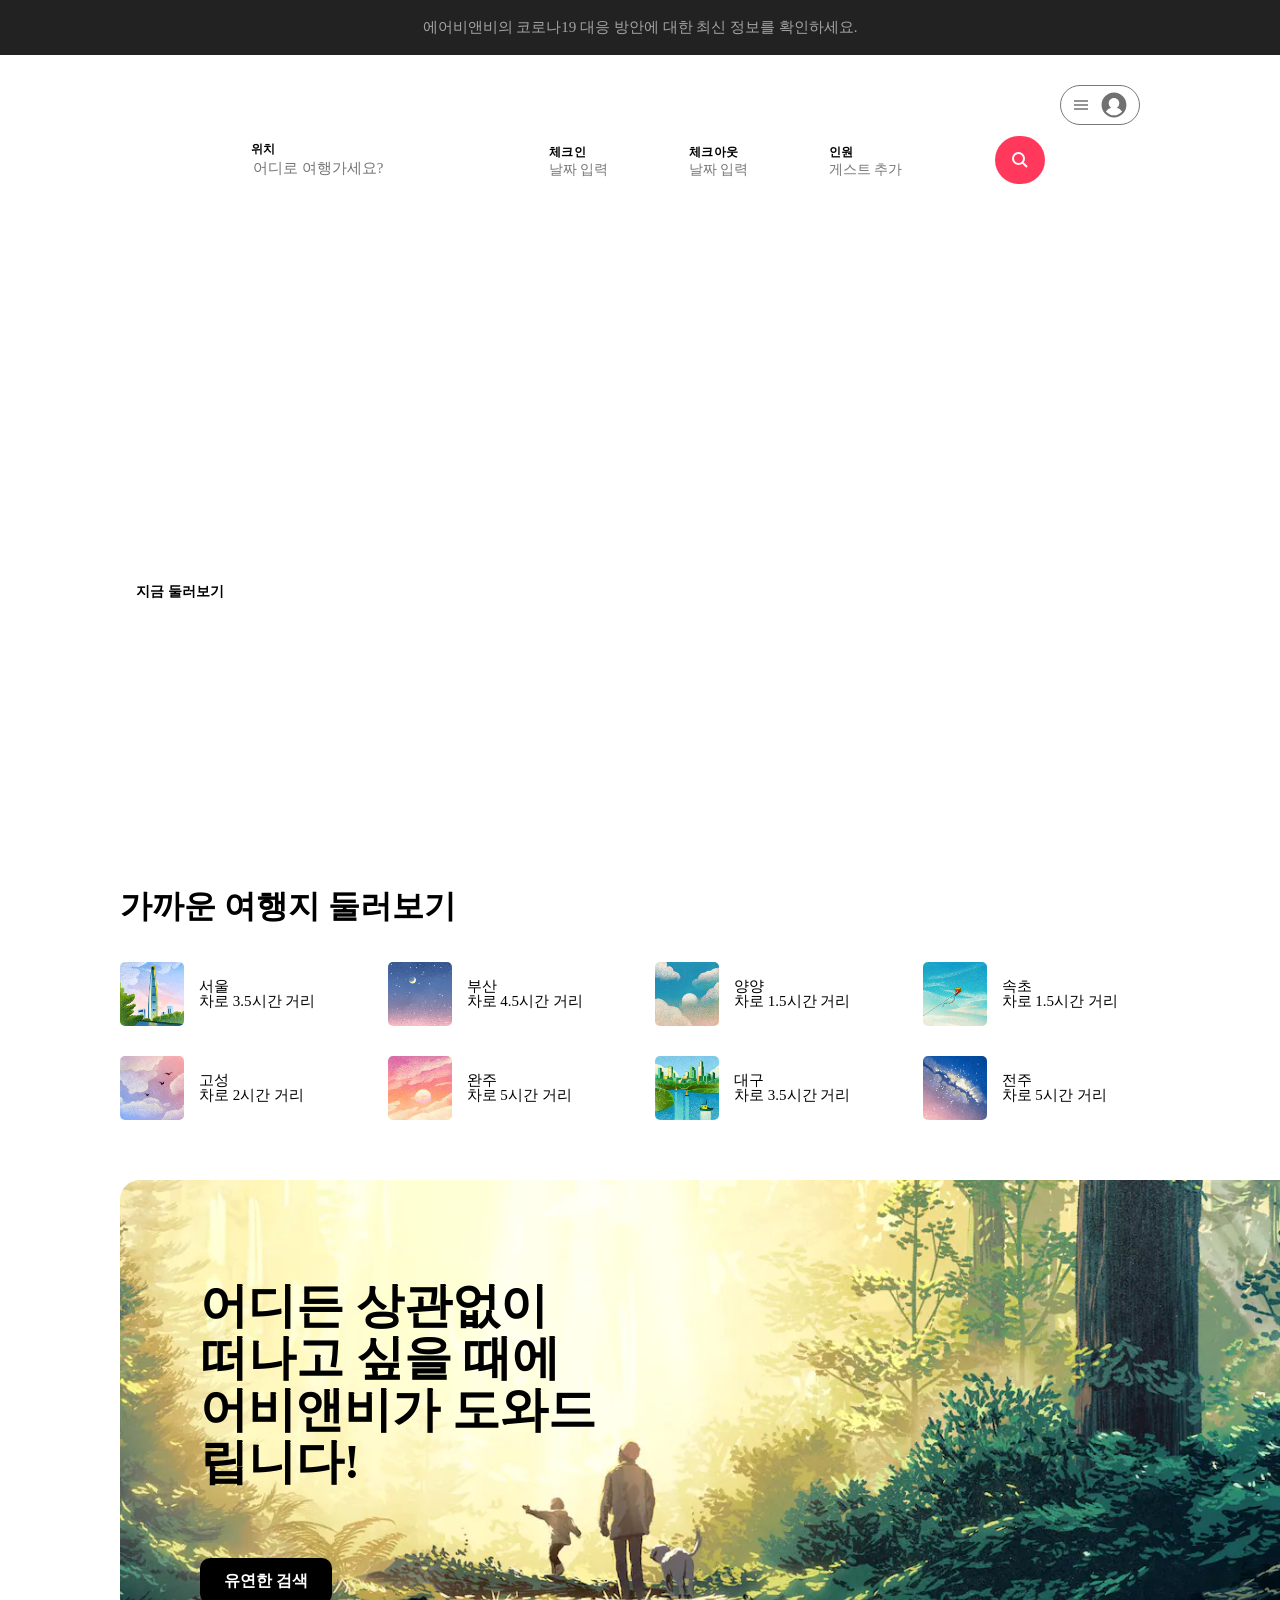
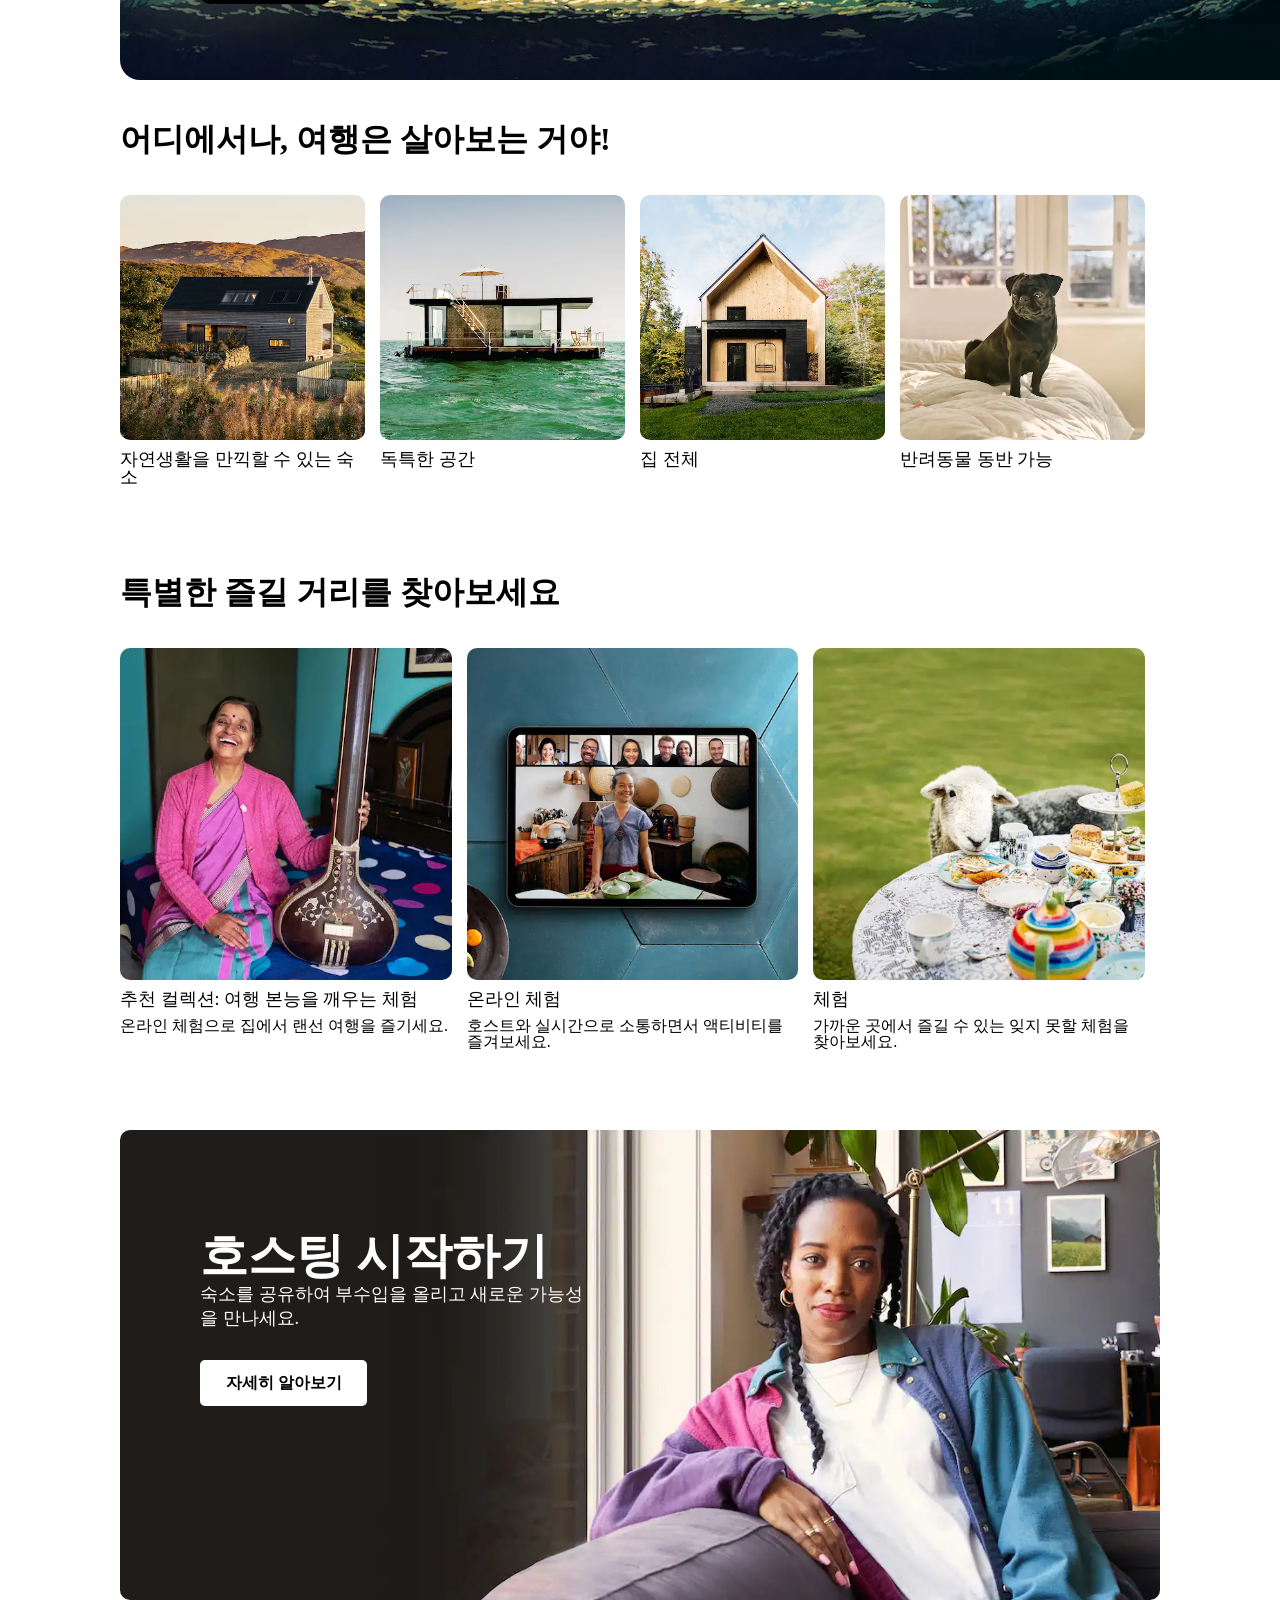
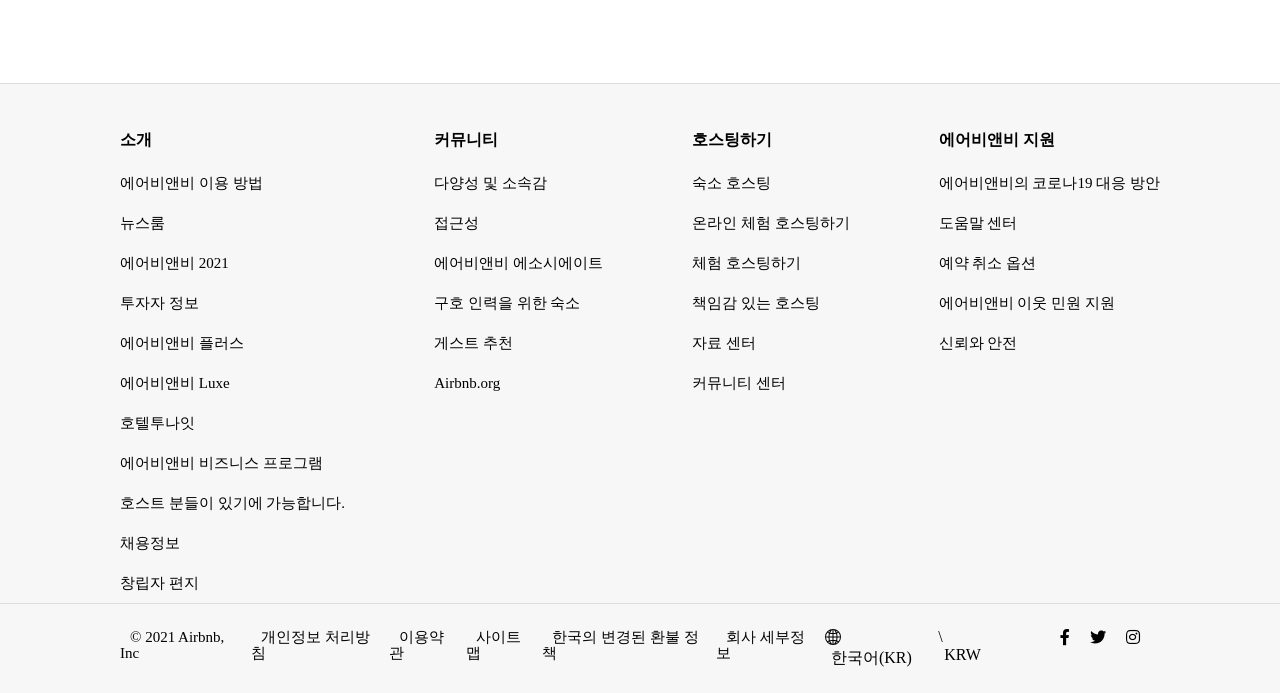
==== index.html @ 5f99cf0e "Fix login modal" ====
<!DOCTYPE html>
<html lang="en">

<head>
    <meta charset="UTF-8">
    <meta http-equiv="X-UA-Compatible" content="IE=edge">
    <meta name="viewport" content="width=device-width, initial-scale=1.0">
    <title>에어비앤비: 휴가용 임대 숙소, 통나무집, 비치 하우스, 독특한 숙소 및 체험</title>
    <link rel="stylesheet" href="src/style/main.css">
    <link rel="stylesheet" href="https://use.fontawesome.com/releases/v5.15.3/css/all.css"
        integrity="sha384-SZXxX4whJ79/gErwcOYf+zWLeJdY/qpuqC4cAa9rOGUstPomtqpuNWT9wdPEn2fk" crossorigin="anonymous">
</head>

<body>
    <aside class="covid-info">
        <a href="#">
            <span>에어비앤비의 코로나19 대응 방안에 대한 최신 정보를 확인하세요.</span>
        </a>
    </aside>

    <header class="home">
        <div class="row header-container">
            <div class="header-logo">
                <a href="#"><img src="assets/img/logo.png" alt=""></a>
            </div>
            <div class="header-center">
                <button>숙소</button>
                <button>체험</button>
                <button><a href="experiences.html" target="_blank">온라인 체험</a></button>
            </div>
            <div class="header-center-fix fix-hidden">
                <button type="button">
                    <div>
                        검색 시작하기
                    </div>
                    
                    <div>
                        <svg viewBox="0 0 32 32" xmlns="http://www.w3.org/2000/svg" style="display:block;fill:none;height:12px;width:12px;stroke:currentColor;stroke-width:5.333333333333333;overflow:visible" aria-hidden="true" role="presentation" focusable="false"><g fill="none"><path d="m13 24c6.0751322 0 11-4.9248678 11-11 0-6.07513225-4.9248678-11-11-11-6.07513225 0-11 4.92486775-11 11 0 6.0751322 4.92486775 11 11 11zm8-3 9 9"></path></g></svg>
                    </div>
                </button>
            </div>

            <div class="header-right">
                <div class="be-host">
                    <a href="">호스트 되기</a>
                </div>
                <div>
                    <button class="language-select">
                        <svg viewBox="0 0 16 16" xmlns="http://www.w3.org/2000/svg" aria-hidden="true" role="presentation" focusable="false" style="display: block; height: 16px; width: 16px; fill: currentcolor;"><path d="m8.002.25a7.77 7.77 0 0 1 7.748 7.776 7.75 7.75 0 0 1 -7.521 7.72l-.246.004a7.75 7.75 0 0 1 -7.73-7.513l-.003-.245a7.75 7.75 0 0 1 7.752-7.742zm1.949 8.5h-3.903c.155 2.897 1.176 5.343 1.886 5.493l.068.007c.68-.002 1.72-2.365 1.932-5.23zm4.255 0h-2.752c-.091 1.96-.53 3.783-1.188 5.076a6.257 6.257 0 0 0 3.905-4.829zm-9.661 0h-2.75a6.257 6.257 0 0 0 3.934 5.075c-.615-1.208-1.036-2.875-1.162-4.686l-.022-.39zm1.188-6.576-.115.046a6.257 6.257 0 0 0 -3.823 5.03h2.75c.085-1.83.471-3.54 1.059-4.81zm2.262-.424c-.702.002-1.784 2.512-1.947 5.5h3.904c-.156-2.903-1.178-5.343-1.892-5.494l-.065-.007zm2.28.432.023.05c.643 1.288 1.069 3.084 1.157 5.018h2.748a6.275 6.275 0 0 0 -3.929-5.068z"></path></svg>

                    </button>
                </div>
                <div class="profile">
                    <button class="profile-btn" type="button">
                        <svg viewBox="0 0 32 32" xmlns="http://www.w3.org/2000/svg" aria-hidden="true" role="presentation"
                            focusable="false"
                            style="display: block; fill: none; height: 16px; width: 16px; stroke: currentcolor; stroke-width: 3; overflow: visible;">
                            <g fill="none" fill-rule="nonzero">
                                <path d="m2 16h28"></path>
                                <path d="m2 24h28"></path>
                                <path d="m2 8h28"></path>
                            </g>
                        </svg>
        
                        <svg viewBox="0 0 32 32" xmlns="http://www.w3.org/2000/svg" aria-hidden="true" role="presentation"
                            focusable="false" style="display: block; height: 100%; width: 100%; fill: currentcolor;">
                            <path
                                d="m16 .7c-8.437 0-15.3 6.863-15.3 15.3s6.863 15.3 15.3 15.3 15.3-6.863 15.3-15.3-6.863-15.3-15.3-15.3zm0 28c-4.021 0-7.605-1.884-9.933-4.81a12.425 12.425 0 0 1 6.451-4.4 6.507 6.507 0 0 1 -3.018-5.49c0-3.584 2.916-6.5 6.5-6.5s6.5 2.916 6.5 6.5a6.513 6.513 0 0 1 -3.019 5.491 12.42 12.42 0 0 1 6.452 4.4c-2.328 2.925-5.912 4.809-9.933 4.809z">
                            </path>
                        </svg>
                    </button>
                    <div class="profile-dropdown">
                        <ul>
                            <li class="dropdown-item">
                              <a href="" class="dropdown-link">회원가입</a>
                            </li>
                            <li class="dropdown-item">
                              <a href="" class="dropdown-link">로그인</a>
                            </li>
                            <hr>
                            <li class="dropdown-item">
                              <a href="" class="dropdown-link">숙소 호스팅 되기</a>
                            </li>
                            <li class="dropdown-item">
                              <a href="" class="dropdown-link">체험 호스팅 되기</a>
                            </li>
                            <li class="dropdown-item">
                              <a href="" class="dropdown-link">도움말</a>
                            </li>
                          </ul>
                    </div>

                </div>
            </div>
        </div>

        <div class="row home-search">       
            <form  class="home-search-form">
                <div class="home-search-form-item">
                    <div class="location">
                        <label for="">위치</label>
                        <input type="text" placeholder="어디로 여행가세요?">
                    </div>
                    
                    <div class="check-in">
                        <strong>체크인</strong>
                        <span>날짜 입력</span>
                    </div>

                    <div class="check-out"> 
                        <strong>체크아웃</strong>
                        <span>날짜 입력</span>
                    </div>

                    <div class="person">
                        <strong>인원</strong>
                        <span>게스트 추가</span>
                    </div>

                    <div class="search-btn">
                        <button>
                            <svg viewBox="0 0 32 32" xmlns="http://www.w3.org/2000/svg" style="display:block;fill:none;height:16px;width:16px;stroke:currentColor;stroke-width:4;overflow:visible" aria-hidden="true" role="presentation" focusable="false"><g fill="none"><path d="m13 24c6.0751322 0 11-4.9248678 11-11 0-6.07513225-4.9248678-11-11-11-6.07513225 0-11 4.92486775-11 11 0 6.0751322 4.92486775 11 11 11zm8-3 9 9"></path></g></svg>
                        </button>
                    </div>
                </div>
            </form>
            
        </div>

        <div class="row home-center">
            <div class="home-center-heading">
                <h1>
                    올림픽/<br>패럴림픽 출전 선수와 함께하는 온라인 체험<br>
                </h1>
            </div>
            <div class="home-center-btn">
                <button type="button">지금 둘러보기</button>
            </div>
        </div>
    </header>

    <section class="lang-modal show">
        <div class="lang-overlay"></div>

        <div class="lang-content">
            <div class="lang-exit">
                <button>X</button>
            </div>

            <div class="lang-tap">
                <button>언어와 지역</button>
                <button>통화</button>
            </div>
            <hr>
            <div class="reco-lang">
                <h2>추천 언어 및 지역</h2>
                <div>
                    <ul class="reco-lang-items">
                        <li>
                            <a href="">
                                <div>English</div>
                                <div>United States</div>
                            </a>
                        </li>
                        <li>
                            <a href="">
                                <div>English</div>
                                <div>United Kingdom</div>
                            </a>
                        </li>
                    </ul>    
                </div>                                
            </div>

            <div class="select-lang">
                <h2>언어와 지역을 선택하세요</h2>
                <ul>
                    <li class="lang-item">
                        <a href="">
                            <div>한국어</div>
                            <div>대한민국</div>
                        </a>
                    </li>
                    <li class="lang-item">
                        <a href="">
                            <div>Azərbaycan dili</div>
                            <div>Azərbaycan</div>
                        </a>
                    </li>
                    <li class="lang-item">
                        <a href="">
                            <div>Bahasa Indonesia</div>
                            <div>Indonesia</div>
                        </a>
                    </li>
                    <li class="lang-item">
                        <a href="">
                            <div>Bosanski</div>
                            <div>Bosna i Hercegovina</div>
                        </a>
                    </li>
                    <li class="lang-item">
                        <a href="">
                            <div>Català</div>
                            <div>Espanya</div>
                        </a>
                    </li>
                    <li class="lang-item">
                        <a href="">
                            <div>Čeština</div>
                            <div>Česká republika</div>
                        </a>
                    </li>
                    <li class="lang-item">
                        <a href="">
                            <div>Crnogorski</div>
                            <div>Crna Gora</div>
                        </a>
                    </li>
                    <li class="lang-item">
                        <a href="">
                            <div>Dansk</div>
                            <div>Danmark</div>
                        </a>
                    </li>
                    <li class="lang-item">
                        <a href="">
                            <div>Deutsch</div>
                            <div>Deutschland</div>
                        </a>
                    </li>
                    <li class="lang-item">
                        <a href="">
                            <div>Deutsch</div>
                            <div>Österreich</div>
                        </a>
                    </li>
                    <li class="lang-item">
                        <a href="">
                            <div>Deutsch</div>
                            <div>Schweiz</div>
                        </a>
                    </li>
                    <li class="lang-item">
                        <a href="">
                            <div>Eesti</div>
                            <div>Eesti</div>
                        </a>
                    </li>
                    <li class="lang-item">
                        <a href="">
                            <div>English</div>
                            <div>Australia</div>
                        </a>
                    </li>
                    <li class="lang-item">
                        <a href="">
                            <div>English</div>
                            <div>Canada</div>
                        </a>
                    </li>
                    <li class="lang-item">
                        <a href="">
                            <div>English</div>
                            <div>Guyana</div>
                        </a>
                    </li>
                    <li class="lang-item">
                        <a href="">
                            <div>English</div>
                            <div>India</div>
                        </a>
                    </li>
                    <li class="lang-item">
                        <a href="">
                            <div>English</div>
                            <div>Ireland</div>
                        </a>
                    </li>
                    <li class="lang-item">
                        <a href="">
                            <div>English</div>
                            <div>New Zealand</div>
                        </a>
                    </li>
                    <li class="lang-item">
                        <a href="">
                            <div>English</div>
                            <div>Singapore</div>
                        </a>
                    </li>
                    <li class="lang-item">
                        <a href="">
                            <div>English</div>
                            <div>United Arab Emirates</div>
                        </a>
                    </li>
                    <li class="lang-item">
                        <a href="">
                            <div>Español</div>
                            <div>Argentina</div>
                        </a>
                    </li>
                    <li class="lang-item">
                        <a href="">
                            <div>Español</div>
                            <div>Belice</div>
                        </a>
                    </li>
                    <li class="lang-item">
                        <a href="">
                            <div>Español</div>
                            <div>Bolivia</div>
                        </a>
                    </li>
                    <li class="lang-item">
                        <a href="">
                            <div>Español</div>
                            <div>Chile</div>
                        </a>
                    </li>
                    <li class="lang-item">
                        <a href="">
                            <div>Español</div>
                            <div>Colombia</div>
                        </a>
                    </li>
                    <li class="lang-item">
                        <a href="">
                            <div>Español</div>
                            <div>Costa Rica</div>
                        </a>
                    </li>
                    <li class="lang-item">
                        <a href="">
                            <div>Español</div>
                            <div>Ecuador</div>
                        </a>
                    </li>
                    <li class="lang-item">
                        <a href="">
                            <div>Español</div>
                            <div>El Salvador</div>
                        </a>
                    </li>
                    <li class="lang-item">
                        <a href="">
                            <div>Español</div>
                            <div>España</div>
                        </a>
                    </li>
                    <li class="lang-item">
                        <a href="">
                            <div>Español</div>
                            <div>Estados Unidos</div>
                        </a>
                    </li>
                    <li class="lang-item">
                        <a href="">
                            <div>Español</div>
                            <div>Guatemala</div>
                        </a>
                    </li>
                    <li class="lang-item">
                        <a href="">
                            <div>Español</div>
                            <div>Honduras</div>
                        </a>
                    </li>
                    <li class="lang-item">
                        <a href="">
                            <div>Español</div>
                            <div>Latinoamérica</div>
                        </a>
                    </li>
                    <li class="lang-item">
                        <a href="">
                            <div>Español</div>
                            <div>México</div>
                        </a>
                    </li>
                    <li class="lang-item">
                        <a href="">
                            <div>Español</div>
                            <div>Nicaragua</div>
                        </a>
                    </li>
                    <li class="lang-item">
                        <a href="">
                            <div>Español</div>
                            <div>Panamá</div>
                        </a>
                    </li>
                    <li class="lang-item">
                        <a href="">
                            <div>Español</div>
                            <div>Paraguay</div>
                        </a>
                    </li>
                    <li class="lang-item">
                        <a href="">
                            <div>Español</div>
                            <div>Perú</div>
                        </a>
                    </li>
                    <li class="lang-item">
                        <a href="">
                            <div>Español</div>
                            <div>Venezuela</div>
                        </a>
                    </li>
                    <li class="lang-item">
                        <a href="">
                            <div>Français </div>
                            <div>Belgique</div>
                        </a>
                    </li>
                    <li class="lang-item">
                        <a href="">
                            <div>Français </div>
                            <div>Canada</div>
                        </a>
                    </li>
                    <li class="lang-item">
                        <a href="">
                            <div>Français </div>
                            <div>France</div>
                        </a>
                    </li>
                    <li class="lang-item">
                        <a href="">
                            <div>Français </div>
                            <div>Suisse</div>
                        </a>
                    </li>
                    <li class="lang-item">
                        <a href="">
                            <div>Gaeilge </div>
                            <div>Éire</div>
                        </a>
                    </li>
                    <li class="lang-item">
                        <a href="">
                            <div>Hrvatski</div>
                            <div>Hrvatska</div>
                        </a>
                    </li>
                    <li class="lang-item">
                        <a href="">
                            <div>isiXhosa</div>
                            <div>eMzantsi Afrika</div>
                        </a>
                    </li>
                    <li class="lang-item">
                        <a href="">
                            <div>isiZulu</div>
                            <div>iNingizimu Afrika</div>
                        </a>
                    </li>
                    <li class="lang-item">
                        <a href="">
                            <div>Íslenska</div>
                            <div>Ísland</div>
                        </a>
                    </li>
                    <li class="lang-item">
                        <a href="">
                            <div>Italiano</div>
                            <div>Italia</div>
                        </a>
                    </li>
                    <li class="lang-item">
                        <a href="">
                            <div>Italiano</div>
                            <div>Svizzera</div>
                        </a>
                    </li>
                    <li class="lang-item">
                        <a href="">
                            <div>Kiswahili</div>
                            <div>Āfrika</div>
                        </a>
                    </li>
                    <li class="lang-item">
                        <a href="">
                            <div>Latviešu</div>
                            <div>Latvija</div>
                        </a>
                    </li>
                    <li class="lang-item">
                        <a href="">
                            <div>Lietuvių</div>
                            <div>Lietuva</div>
                        </a>
                    </li>
                    <li class="lang-item">
                        <a href="">
                            <div>Magyar</div>
                            <div>Magyarország</div>
                        </a>
                    </li>
                    <li class="lang-item">
                        <a href="">
                            <div>Malti</div>
                            <div>Malta</div>
                        </a>
                    </li>
                    <li class="lang-item">
                        <a href="">
                            <div>Melayu</div>
                            <div>Malaysia</div>
                        </a>
                    </li>
                    <li class="lang-item">
                        <a href="">
                            <div>Nederlands</div>
                            <div>België</div>
                        </a>
                    </li>
                    <li class="lang-item">
                        <a href="">
                            <div>Nederlands</div>
                            <div>Nederland</div>
                        </a>
                    </li>
                    <li class="lang-item">
                        <a href="">
                            <div>Norsk</div>
                            <div>Norge</div>
                        </a>
                    </li>
                    <li class="lang-item">
                        <a href="">
                            <div>Polski</div>
                            <div>Polska</div>
                        </a>
                    </li>
                    <li class="lang-item">
                        <a href="">
                            <div>Português</div>
                            <div>Brasil</div>
                        </a>
                    </li>
                    <li class="lang-item">
                        <a href="">
                            <div>Português</div>
                            <div>Portugal</div>
                        </a>
                    </li>
                    <li class="lang-item">
                        <a href="">
                            <div>Română</div>
                            <div>România</div>
                        </a>
                    </li>
                    <li class="lang-item">
                        <a href="">
                            <div>Shqip</div>
                            <div>Shqipëri</div>
                        </a>
                    </li>
                    <li class="lang-item">
                        <a href="">
                            <div>Slovenčina</div>
                            <div>Slovensko</div>
                        </a>
                    </li>
                    <li class="lang-item">
                        <a href="">
                            <div>Slovenščina</div>
                            <div>Slovenija</div>
                        </a>
                    </li>
                    <li class="lang-item">
                        <a href="">
                            <div>Srpski</div>
                            <div>Srbija</div>
                        </a>
                    </li>
                    <li class="lang-item">
                        <a href="">
                            <div>Suomi</div>
                            <div>Suomi</div>
                        </a>
                    </li>
                    <li class="lang-item">
                        <a href="">
                            <div>Svenska</div>
                            <div>Sverige</div>
                        </a>
                    </li>
                    <li class="lang-item">
                        <a href="">
                            <div>Tagalog</div>
                            <div>Pilipinas</div>
                        </a>
                    </li>
                    <li class="lang-item">
                        <a href="">
                            <div>Tiếng</div>
                            <div>Việt Việt Nam</div>
                        </a>
                    </li>
                    <li class="lang-item">
                        <a href="">
                            <div>Türkçe</div>
                            <div>Türkiye</div>
                        </a>
                    </li>
                    <li class="lang-item">
                        <a href="">
                            <div>Ελληνικά</div>
                            <div>Ελλάδα</div>
                        </a>
                    </li>
                    <li class="lang-item">
                        <a href="">
                            <div>Български</div>
                            <div>България</div>
                        </a>
                    </li>
                    <li class="lang-item">
                        <a href="">
                            <div>Македонски</div>
                            <div>Северна Македонија</div>
                        </a>
                    </li>
                    <li class="lang-item">
                        <a href="">
                            <div>Русский</div>
                            <div>Россия</div>
                        </a>
                    </li>
                    <li class="lang-item">
                        <a href="">
                            <div>Українська</div>
                            <div>Україна</div>
                        </a>
                    </li>
                    <li class="lang-item">
                        <a href="">
                            <div>ქართული</div>
                            <div>საქართველო</div>
                        </a>
                    </li>
                    <li class="lang-item">
                        <a href="">
                            <div>Հայերեն</div>
                            <div>Հայաստան</div>
                        </a>
                    </li>
                    <li class="lang-item">
                        <a href="">
                            <div>עברית </div>
                            <div>ישראל</div>
                        </a>
                    </li>
                    <li class="lang-item">
                        <a href="">
                            <div>العربية</div>
                            <div>العالم</div>
                        </a>
                    </li>
                    <li class="lang-item">
                        <a href="">
                            <div>हिन्दी</div>
                            <div>भारत</div>
                        </a>
                    </li>
                    <li class="lang-item">
                        <a href="">
                            <div>ไทย</div>
                            <div>ประเทศไทย</div>
                        </a>
                    </li>
                    <li class="lang-item">
                        <a href="">
                            <div>日本語</div>
                            <div>日本</div>
                        </a>
                    </li>
                    <li class="lang-item">
                        <a href="">
                            <div>简体中文</div>
                            <div>美国</div>
                        </a>
                    </li>
                    <li class="lang-item">
                        <a href="">
                            <div>繁體中文</div>
                            <div>美國</div>
                        </a>
                    </li>
                    <li class="lang-item">
                        <a href="">
                            <div>简体中文</div>
                            <div>中国</div>
                        </a>
                    </li>
                    <li class="lang-item">
                        <a href="">
                            <div>繁體中文</div>
                            <div>香港</div>
                        </a>
                    </li>
                    <li class="lang-item">
                        <a href="">
                            <div>繁體中文</div>
                            <div>台灣</div>
                        </a>
                    </li>
                </ul>

            </div>

            
        </div>
    </section>


    <main>
        <section class="row explore-nearby">
            <h2 class="sub-heading">가까운 여행지 둘러보기</h2>

            <div class="explore-citys">
                <div class="city-name seoul">
                    <a href="">
                        <img src="assets/img/citys/seoul.jpg" alt="">
                        <div>
                            <strong>서울</strong>
                            <span>차로 3.5시간 거리</span>
                        </div>
                    </a>
                </div>
                <div class="city-name busan">
                    <a href="">
                        <img src="assets/img/citys/busan.jpg" alt="">
                        <div>
                            <strong>부산</strong>
                            <span>차로 4.5시간 거리</span>
                        </div>
                    </a>
                </div>
                <div class="city-name yangyang">
                    <a href="">
                        <img src="assets/img/citys/yangyang.jpg" alt="">
                        <div>
                            <strong>양양</strong>
                            <span>차로 1.5시간 거리</span>
                        </div>
                    </a>
                </div>
                <div class="city-name sokcho">
                    <a href="">
                        <img src="assets/img/citys/sokcho.jpg" alt="">
                        <div>
                            <strong>속초</strong>
                            <span>차로 1.5시간 거리</span>
                        </div>
                    </a>
                </div>
                <div class="city-name goseong">
                    <a href="">
                        <img src="assets/img/citys/goseong.jpg" alt="">
                        <div>
                            <strong>고성</strong>
                            <span>차로 2시간 거리</span>
                        </div>
                    </a>
                </div>
                <div class="city-name wanju">
                    <a href="">
                        <img src="assets/img/citys/wanju.jpg" alt="">
                        <div>
                            <strong>완주</strong>
                            <span>차로 5시간 거리</span>
                        </div>
                    </a>
                </div>
                <div class="city-name daegu">
                    <a href="">
                        <img src="assets/img/citys/daegu.jpg" alt="">
                        <div>
                            <strong>대구</strong>
                            <span>차로 3.5시간 거리</span>
                        </div>
                    </a>
                </div>
                <div class="city-name jeonju">
                    <a href="">
                        <img src="assets/img/citys/jeonju.jpg" alt="">
                        <div>
                            <strong>전주</strong>
                            <span>차로 5시간 거리</span>
                        </div>
                    </a>
                </div>

            </div>
        </section>

        <section class="row help-search">
            <img src="assets/img/help-search.jpg" alt="">
            <div class="help-search-btn">
                <h2>어디든 상관없이 떠나고 싶을 때에어비앤비가 도와드립니다!</h2>
                <button type="button">유연한 검색</button>
            </div>
        </section>

        <section class="row recommend-type">
            <h2 class="sub-heading">어디에서나, 여행은 살아보는 거야!</h2>
            <div class="recommend-type-items">
                <div class="type-box">
                    <img src="assets/img/type/nature-type.jpg" alt="">
                    <strong>자연생활을 만끽할 수 있는 숙소</strong>
                </div>
                <div class="type-box">
                    <img src="assets/img/type/special-type.jpg" alt="">
                    <strong>독특한 공간</strong>
                </div>
                <div class="type-box">
                    <img src="assets/img/type/whole-rent-type.jpg" alt="">
                    <strong>집 전체</strong>
                </div>
                <div class="type-box">
                    <img src="assets/img/type/pet-friendly-type.jpg" alt="">
                    <strong>반려동물 동반 가능</strong>
                </div>
            </div>
        </section>

        <section class="row explore-activity">
            <h2 class="sub-heading">특별한 즐길 거리를 찾아보세요</h2>
            <div class="activity-items-container">
                <div class="activity-type">
                    <img src="assets/img/activity/reco-activity.jpg" alt="">
                    <strong>추천 컬렉션: 여행 본능을 깨우는 체험</strong>
                    <span>온라인 체험으로 집에서 랜선 여행을 즐기세요.</span>
                </div>
                <div class="activity-type">
                    <img src="assets/img/activity/online-activity.jpg" alt="">
                    <strong>온라인 체험</strong>
                    <span>호스트와 실시간으로 소통하면서 액티비티를 즐겨보세요.</span>
                </div>
                <div class="activity-type">
                    <img src="assets/img/activity/nearby-activity.jpg" alt="">
                    <strong>체험</strong>
                    <span>가까운 곳에서 즐길 수 있는 잊지 못할 체험을 찾아보세요.</span>
                </div>
            </div>

        </section>

        <section class="row start-hosting">
            <img src="assets/img/start-hosting.jpg" alt="">
            <div class="start-hosting-btn">
                <h1>호스팅 시작하기</h1>
                <span>숙소를 공유하여 부수입을 올리고 새로운 가능성을 만나세요.</span>
                <button type="button">자세히 알아보기</button>
            </div>
        </section>
    </main>

    <footer>
        <section class="row footer-link">
            <div class="footer-container">
                <div class="footer-item footer-into">
                    <h3>소개</h3>
                    <ul>
                        <li><a href="">에어비앤비 이용 방법</a></li>
                        <li><a href="">뉴스룸</a></li>
                        <li><a href="">에어비앤비 2021</a></li>
                        <li><a href="">투자자 정보</a></li>
                        <li><a href="">에어비앤비 플러스</a></li>
                        <li><a href="">에어비앤비 Luxe</a></li>
                        <li><a href="">호텔투나잇</a></li>
                        <li><a href="">에어비앤비 비즈니스 프로그램</a></li>
                        <li><a href="">호스트 분들이 있기에 가능합니다.</a></li>
                        <li><a href="">채용정보</a></li>
                        <li><a href="">창립자 편지</a></li>
                    </ul>
                </div>
                <div class="footer-item footer-community">
                    <h3>커뮤니티</h3>
                    <ul>
                        <li><a href="">다양성 및 소속감</a></li>
                        <li><a href="">접근성</a></li>
                        <li><a href="">에어비앤비 에소시에이트</a></li>
                        <li><a href="">구호 인력을 위한 숙소</a></li>
                        <li><a href="">게스트 추천</a></li>
                        <li><a href="">Airbnb.org</a></li>
                    </ul>
                </div>
                <div class="footer-item footer-hosting">
                    <h3>호스팅하기</h3>
                    <ul>
                        <li><a href="">숙소 호스팅</a></li>
                        <li><a href="">온라인 체험 호스팅하기</a></li>
                        <li><a href="">체험 호스팅하기</a></li>
                        <li><a href="">책임감 있는 호스팅</a></li>
                        <li><a href="">자료 센터</a></li>
                        <li><a href="">커뮤니티 센터</a></li>
                    </ul>
                </div>
                <div class="footer-item footer-support">
                    <h3>에어비앤비 지원</h3>
                    <ul>
                        <li><a href="">에어비앤비의 코로나19 대응 방안</a></li>
                        <li><a href="">도움말 센터</a></li>
                        <li><a href="">예약 취소 옵션</a></li>
                        <li><a href="">에어비앤비 이웃 민원 지원</a></li>
                        <li><a href="">신뢰와 안전</a></li>
                    </ul>
                </div>
            </div>

        </section>

        <section class="row footer-info">
            <div>
                <ul class="info-link">
                    <li><a href="#">© 2021 Airbnb, Inc</a></li>
                    <li><a href="#">개인정보 처리방침</a></li>
                    <li><a href="#">이용약관</a></li>
                    <li><a href="#">사이트맵</a></li>
                    <li><a href="#">한국의 변경된 환불 정책</a></li>
                    <li><a href="#">회사 세부정보</a></li>
                </ul>
            </div>

            <div class="footer-into-items">
                <div>
                    <ul class="info-link">
                        <li>
                            <label for="">
                                <svg xmlns="http://www.w3.org/2000/svg" width="16" height="16" fill="currentColor"
                                    class="bi bi-globe2" viewBox="0 0 16 16">
                                    <path
                                        d="M0 8a8 8 0 1 1 16 0A8 8 0 0 1 0 8zm7.5-6.923c-.67.204-1.335.82-1.887 1.855-.143.268-.276.56-.395.872.705.157 1.472.257 2.282.287V1.077zM4.249 3.539c.142-.384.304-.744.481-1.078a6.7 6.7 0 0 1 .597-.933A7.01 7.01 0 0 0 3.051 3.05c.362.184.763.349 1.198.49zM3.509 7.5c.036-1.07.188-2.087.436-3.008a9.124 9.124 0 0 1-1.565-.667A6.964 6.964 0 0 0 1.018 7.5h2.49zm1.4-2.741a12.344 12.344 0 0 0-.4 2.741H7.5V5.091c-.91-.03-1.783-.145-2.591-.332zM8.5 5.09V7.5h2.99a12.342 12.342 0 0 0-.399-2.741c-.808.187-1.681.301-2.591.332zM4.51 8.5c.035.987.176 1.914.399 2.741A13.612 13.612 0 0 1 7.5 10.91V8.5H4.51zm3.99 0v2.409c.91.03 1.783.145 2.591.332.223-.827.364-1.754.4-2.741H8.5zm-3.282 3.696c.12.312.252.604.395.872.552 1.035 1.218 1.65 1.887 1.855V11.91c-.81.03-1.577.13-2.282.287zm.11 2.276a6.696 6.696 0 0 1-.598-.933 8.853 8.853 0 0 1-.481-1.079 8.38 8.38 0 0 0-1.198.49 7.01 7.01 0 0 0 2.276 1.522zm-1.383-2.964A13.36 13.36 0 0 1 3.508 8.5h-2.49a6.963 6.963 0 0 0 1.362 3.675c.47-.258.995-.482 1.565-.667zm6.728 2.964a7.009 7.009 0 0 0 2.275-1.521 8.376 8.376 0 0 0-1.197-.49 8.853 8.853 0 0 1-.481 1.078 6.688 6.688 0 0 1-.597.933zM8.5 11.909v3.014c.67-.204 1.335-.82 1.887-1.855.143-.268.276-.56.395-.872A12.63 12.63 0 0 0 8.5 11.91zm3.555-.401c.57.185 1.095.409 1.565.667A6.963 6.963 0 0 0 14.982 8.5h-2.49a13.36 13.36 0 0 1-.437 3.008zM14.982 7.5a6.963 6.963 0 0 0-1.362-3.675c-.47.258-.995.482-1.565.667.248.92.4 1.938.437 3.008h2.49zM11.27 2.461c.177.334.339.694.482 1.078a8.368 8.368 0 0 0 1.196-.49 7.01 7.01 0 0 0-2.275-1.52c.218.283.418.597.597.932zm-.488 1.343a7.765 7.765 0 0 0-.395-.872C9.835 1.897 9.17 1.282 8.5 1.077V4.09c.81-.03 1.577-.13 2.282-.287z" />
                                </svg>
                            </label>
                            <button type="button">한국어(KR)</button>
                        </li>
                        <li>
                            <label for="">\</label>
                            <button type="button">KRW</button>
                        </li>
                    </ul>
                </div>

                <div class="social-link-container">
                    <ul class="info-link social-link">
                        <li><i class="fab fa-facebook-f"></i></li>
                        <li><i class="fab fa-twitter"></i></li>
                        <li><i class="fab fa-instagram"></i></li>
                    </ul>
                </div>
            </div>
        </section>
    </footer>

    <script src="src/js/dropdown.js"></script>
    <script src="src/js/languageModal.js"></script>
    <script src="src/js/StickyNavi.js"></script>
    <script src="src/js/searchBar.js"></script>
</body>

</html>
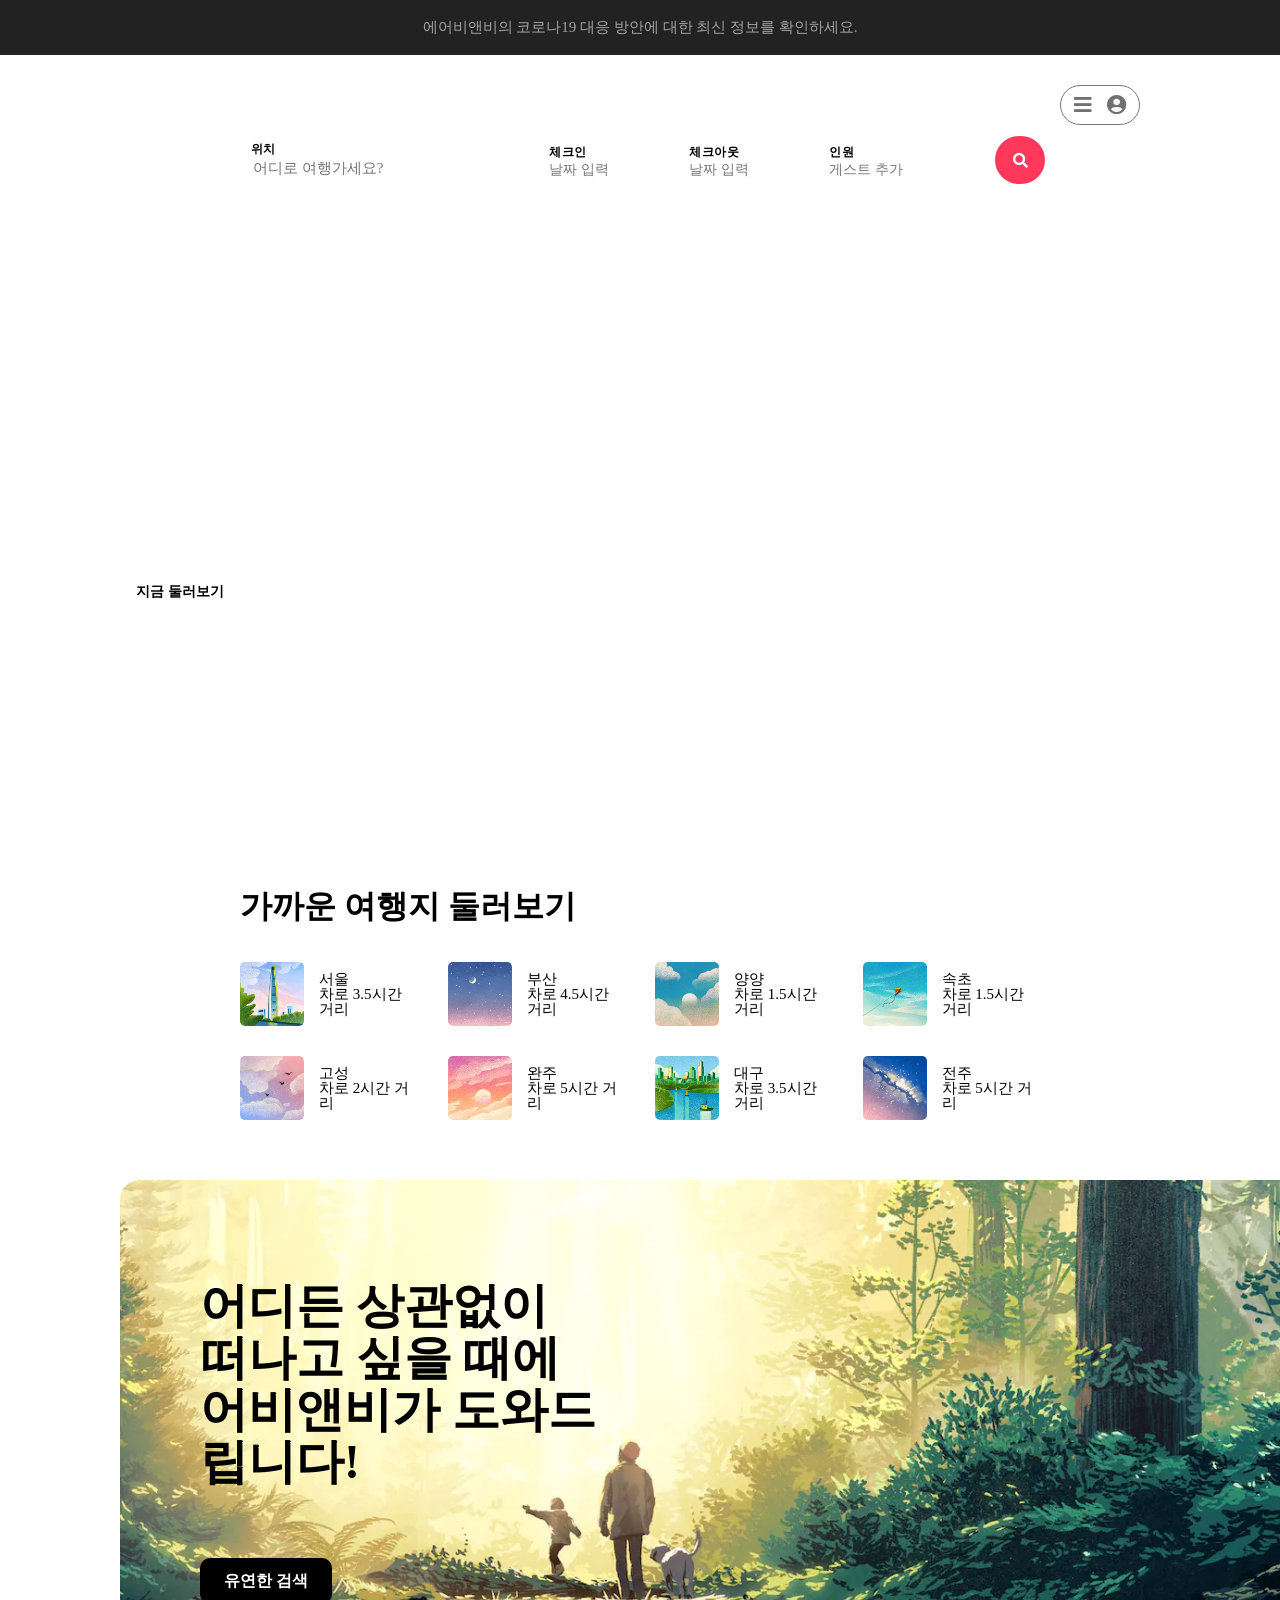
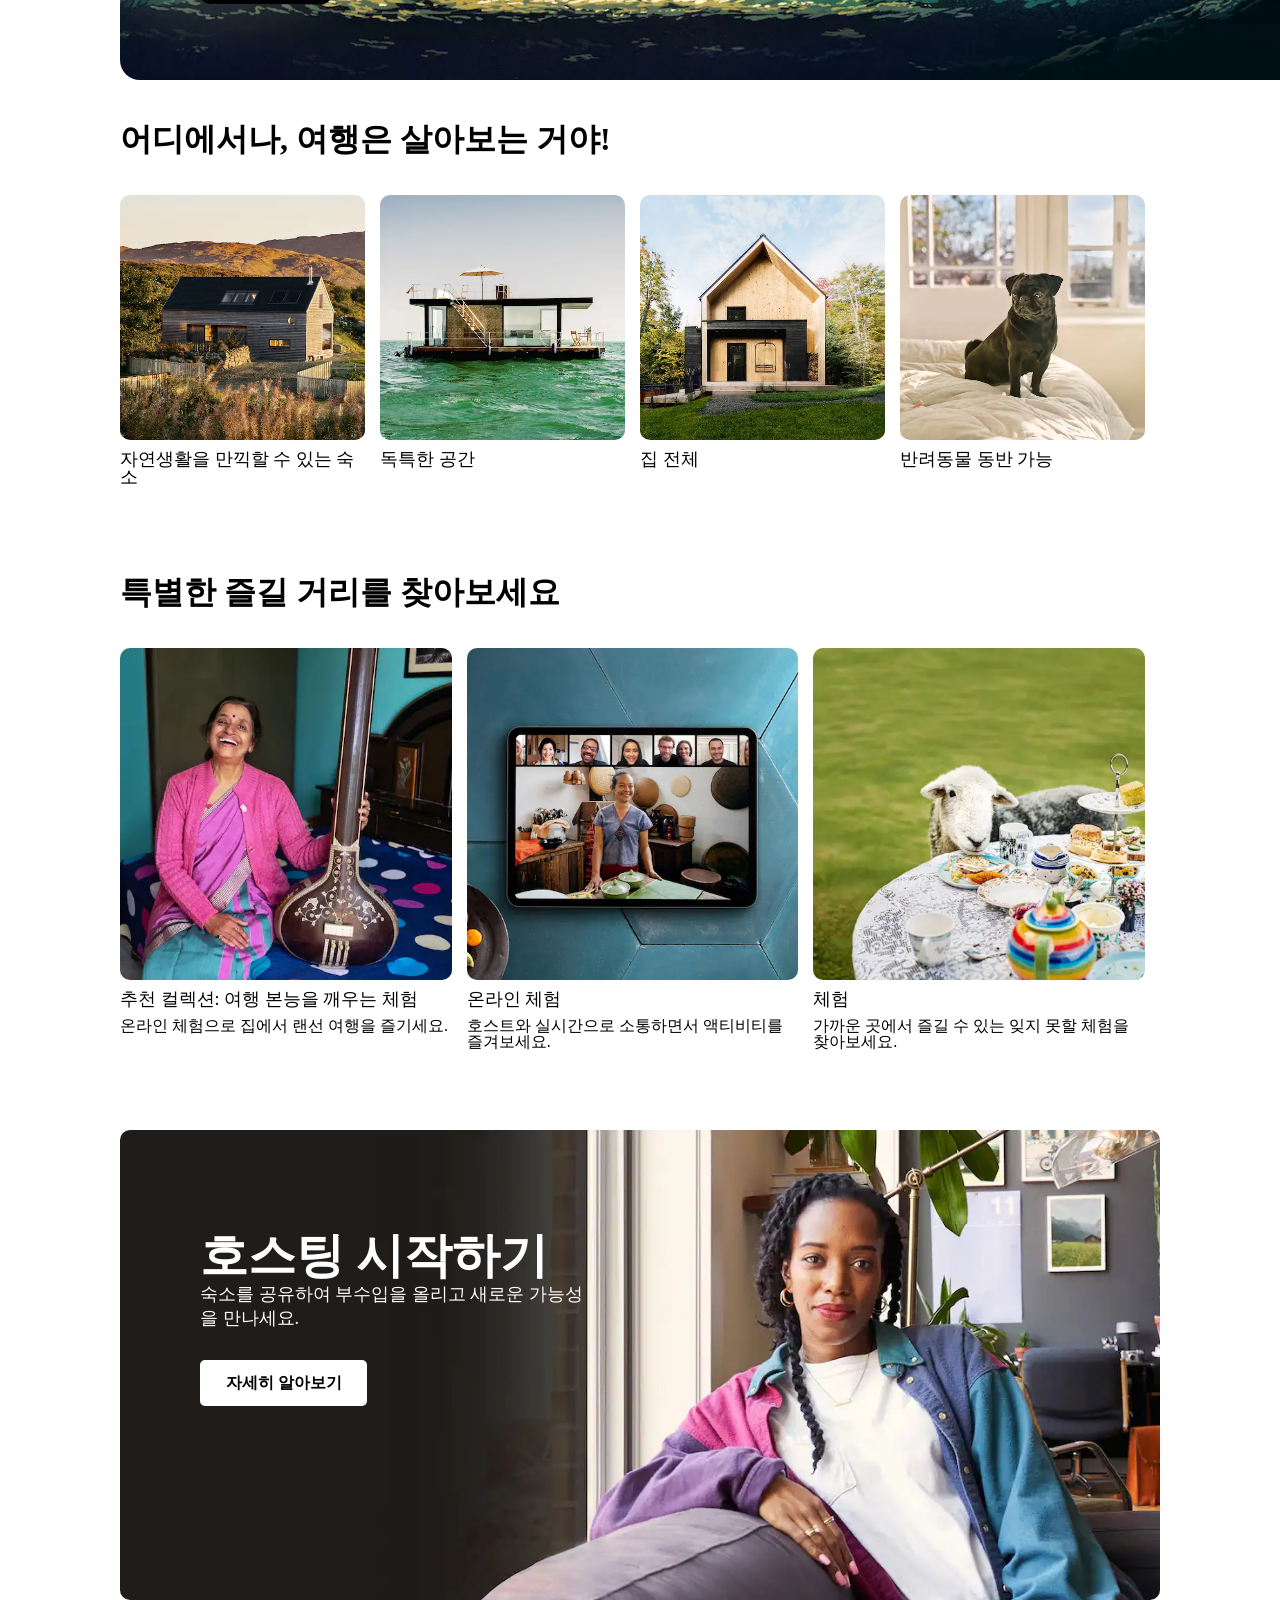
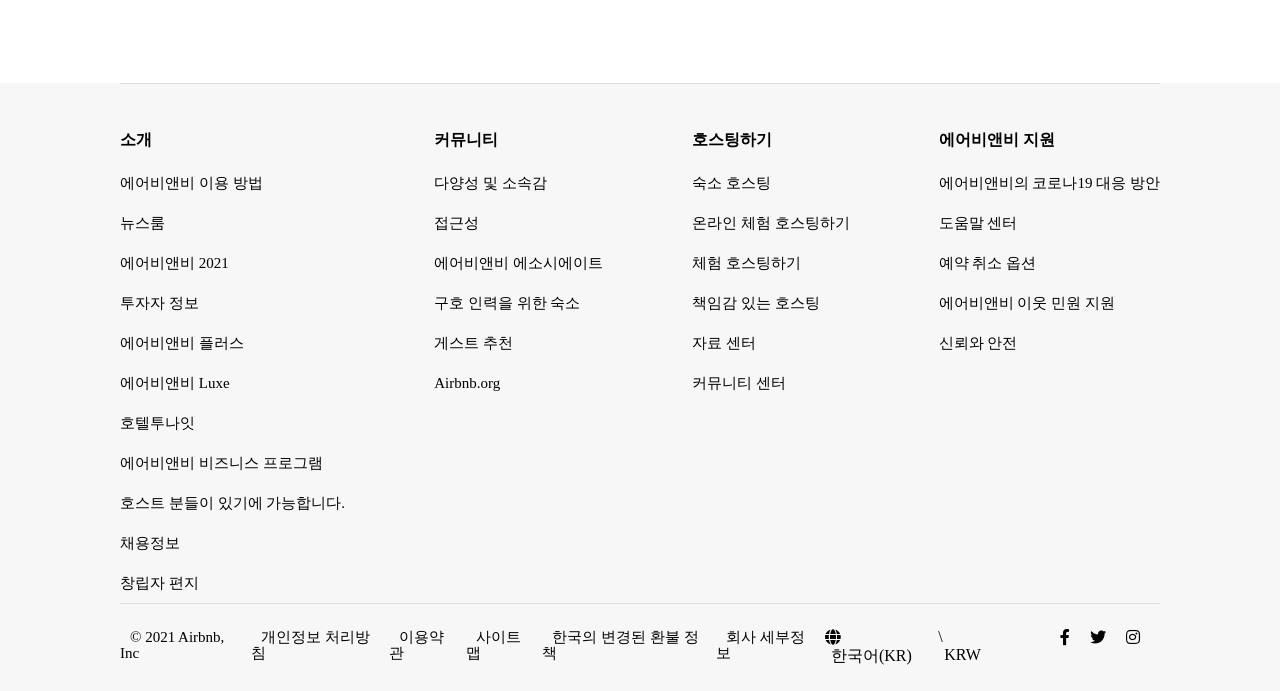
==== commit f37afd42: "Refactor main header" ====
--- a/index.html
+++ b/index.html
@@ -7,8 +7,7 @@
     <meta name="viewport" content="width=device-width, initial-scale=1.0">
     <title>에어비앤비: 휴가용 임대 숙소, 통나무집, 비치 하우스, 독특한 숙소 및 체험</title>
     <link rel="stylesheet" href="src/style/main.css">
-    <link rel="stylesheet" href="https://use.fontawesome.com/releases/v5.15.3/css/all.css"
-        integrity="sha384-SZXxX4whJ79/gErwcOYf+zWLeJdY/qpuqC4cAa9rOGUstPomtqpuNWT9wdPEn2fk" crossorigin="anonymous">
+    <link rel="stylesheet" href="https://cdnjs.cloudflare.com/ajax/libs/font-awesome/5.15.4/css/all.min.css" integrity="sha512-1ycn6IcaQQ40/MKBW2W4Rhis/DbILU74C1vSrLJxCq57o941Ym01SwNsOMqvEBFlcgUa6xLiPY/NS5R+E6ztJQ==" crossorigin="anonymous" referrerpolicy="no-referrer" />
 </head>
 
 <body>
@@ -21,22 +20,18 @@
     <header class="home">
         <div class="row header-container">
             <div class="header-logo">
-                <a href="#"><img src="assets/img/logo.png" alt=""></a>
+                <a href="#"><img src="assets/img/logo.png"></a>
             </div>
             <div class="header-center">
                 <button>숙소</button>
                 <button>체험</button>
                 <button><a href="experiences.html" target="_blank">온라인 체험</a></button>
             </div>
+
             <div class="header-center-fix fix-hidden">
                 <button type="button">
-                    <div>
-                        검색 시작하기
-                    </div>
-                    
-                    <div>
-                        <svg viewBox="0 0 32 32" xmlns="http://www.w3.org/2000/svg" style="display:block;fill:none;height:12px;width:12px;stroke:currentColor;stroke-width:5.333333333333333;overflow:visible" aria-hidden="true" role="presentation" focusable="false"><g fill="none"><path d="m13 24c6.0751322 0 11-4.9248678 11-11 0-6.07513225-4.9248678-11-11-11-6.07513225 0-11 4.92486775-11 11 0 6.0751322 4.92486775 11 11 11zm8-3 9 9"></path></g></svg>
-                    </div>
+                    <div>검색 시작하기 </div>
+                    <div><i class="fas fa-search"></i></div>
                 </button>
             </div>
 
@@ -46,85 +41,52 @@
                 </div>
                 <div>
                     <button class="language-select">
-                        <svg viewBox="0 0 16 16" xmlns="http://www.w3.org/2000/svg" aria-hidden="true" role="presentation" focusable="false" style="display: block; height: 16px; width: 16px; fill: currentcolor;"><path d="m8.002.25a7.77 7.77 0 0 1 7.748 7.776 7.75 7.75 0 0 1 -7.521 7.72l-.246.004a7.75 7.75 0 0 1 -7.73-7.513l-.003-.245a7.75 7.75 0 0 1 7.752-7.742zm1.949 8.5h-3.903c.155 2.897 1.176 5.343 1.886 5.493l.068.007c.68-.002 1.72-2.365 1.932-5.23zm4.255 0h-2.752c-.091 1.96-.53 3.783-1.188 5.076a6.257 6.257 0 0 0 3.905-4.829zm-9.661 0h-2.75a6.257 6.257 0 0 0 3.934 5.075c-.615-1.208-1.036-2.875-1.162-4.686l-.022-.39zm1.188-6.576-.115.046a6.257 6.257 0 0 0 -3.823 5.03h2.75c.085-1.83.471-3.54 1.059-4.81zm2.262-.424c-.702.002-1.784 2.512-1.947 5.5h3.904c-.156-2.903-1.178-5.343-1.892-5.494l-.065-.007zm2.28.432.023.05c.643 1.288 1.069 3.084 1.157 5.018h2.748a6.275 6.275 0 0 0 -3.929-5.068z"></path></svg>
-
+                        <i class="fas fa-globe"></i>
                     </button>
                 </div>
                 <div class="profile">
                     <button class="profile-btn" type="button">
-                        <svg viewBox="0 0 32 32" xmlns="http://www.w3.org/2000/svg" aria-hidden="true" role="presentation"
-                            focusable="false"
-                            style="display: block; fill: none; height: 16px; width: 16px; stroke: currentcolor; stroke-width: 3; overflow: visible;">
-                            <g fill="none" fill-rule="nonzero">
-                                <path d="m2 16h28"></path>
-                                <path d="m2 24h28"></path>
-                                <path d="m2 8h28"></path>
-                            </g>
-                        </svg>
-        
-                        <svg viewBox="0 0 32 32" xmlns="http://www.w3.org/2000/svg" aria-hidden="true" role="presentation"
-                            focusable="false" style="display: block; height: 100%; width: 100%; fill: currentcolor;">
-                            <path
-                                d="m16 .7c-8.437 0-15.3 6.863-15.3 15.3s6.863 15.3 15.3 15.3 15.3-6.863 15.3-15.3-6.863-15.3-15.3-15.3zm0 28c-4.021 0-7.605-1.884-9.933-4.81a12.425 12.425 0 0 1 6.451-4.4 6.507 6.507 0 0 1 -3.018-5.49c0-3.584 2.916-6.5 6.5-6.5s6.5 2.916 6.5 6.5a6.513 6.513 0 0 1 -3.019 5.491 12.42 12.42 0 0 1 6.452 4.4c-2.328 2.925-5.912 4.809-9.933 4.809z">
-                            </path>
-                        </svg>
+                        <i class="fas fa-bars"></i>
+                        <i class="fas fa-user-circle"></i>
                     </button>
-                    <div class="profile-dropdown">
-                        <ul>
-                            <li class="dropdown-item">
-                              <a href="" class="dropdown-link">회원가입</a>
-                            </li>
-                            <li class="dropdown-item">
-                              <a href="" class="dropdown-link">로그인</a>
-                            </li>
-                            <hr>
-                            <li class="dropdown-item">
-                              <a href="" class="dropdown-link">숙소 호스팅 되기</a>
-                            </li>
-                            <li class="dropdown-item">
-                              <a href="" class="dropdown-link">체험 호스팅 되기</a>
-                            </li>
-                            <li class="dropdown-item">
-                              <a href="" class="dropdown-link">도움말</a>
-                            </li>
-                          </ul>
-                    </div>
-
+                    <div class="profile-dropdown hidden"></div>
                 </div>
             </div>
         </div>
 
         <div class="row home-search">       
             <form  class="home-search-form">
-                <div class="home-search-form-item">
-                    <div class="location">
+                <div class="search-form-item">
+                    <div class="home-padding location">
                         <label for="">위치</label>
                         <input type="text" placeholder="어디로 여행가세요?">
                     </div>
                     
-                    <div class="check-in">
+                    <div class="home-padding check-in">
                         <strong>체크인</strong>
                         <span>날짜 입력</span>
                     </div>
 
-                    <div class="check-out"> 
+                    <div class="home-padding check-out"> 
                         <strong>체크아웃</strong>
                         <span>날짜 입력</span>
                     </div>
 
-                    <div class="person">
+                    <div class="home-padding person">
                         <strong>인원</strong>
                         <span>게스트 추가</span>
                     </div>
-
-                    <div class="search-btn">
+                    
+                    <div class="person-detail hidden"></div>
+
+                    <div class="home-padding search-btn">
                         <button>
-                            <svg viewBox="0 0 32 32" xmlns="http://www.w3.org/2000/svg" style="display:block;fill:none;height:16px;width:16px;stroke:currentColor;stroke-width:4;overflow:visible" aria-hidden="true" role="presentation" focusable="false"><g fill="none"><path d="m13 24c6.0751322 0 11-4.9248678 11-11 0-6.07513225-4.9248678-11-11-11-6.07513225 0-11 4.92486775-11 11 0 6.0751322 4.92486775 11 11 11zm8-3 9 9"></path></g></svg>
+                            <i class="fas fa-search"></i>
+                            <div id="search-hidden" class="search-hidden hidden">검색</div>
                         </button>
                     </div>
                 </div>
-            </form>
-            
+            </form>   
         </div>
 
         <div class="row home-center">
@@ -139,584 +101,7 @@
         </div>
     </header>
 
-    <section class="lang-modal show">
-        <div class="lang-overlay"></div>
-
-        <div class="lang-content">
-            <div class="lang-exit">
-                <button>X</button>
-            </div>
-
-            <div class="lang-tap">
-                <button>언어와 지역</button>
-                <button>통화</button>
-            </div>
-            <hr>
-            <div class="reco-lang">
-                <h2>추천 언어 및 지역</h2>
-                <div>
-                    <ul class="reco-lang-items">
-                        <li>
-                            <a href="">
-                                <div>English</div>
-                                <div>United States</div>
-                            </a>
-                        </li>
-                        <li>
-                            <a href="">
-                                <div>English</div>
-                                <div>United Kingdom</div>
-                            </a>
-                        </li>
-                    </ul>    
-                </div>                                
-            </div>
-
-            <div class="select-lang">
-                <h2>언어와 지역을 선택하세요</h2>
-                <ul>
-                    <li class="lang-item">
-                        <a href="">
-                            <div>한국어</div>
-                            <div>대한민국</div>
-                        </a>
-                    </li>
-                    <li class="lang-item">
-                        <a href="">
-                            <div>Azərbaycan dili</div>
-                            <div>Azərbaycan</div>
-                        </a>
-                    </li>
-                    <li class="lang-item">
-                        <a href="">
-                            <div>Bahasa Indonesia</div>
-                            <div>Indonesia</div>
-                        </a>
-                    </li>
-                    <li class="lang-item">
-                        <a href="">
-                            <div>Bosanski</div>
-                            <div>Bosna i Hercegovina</div>
-                        </a>
-                    </li>
-                    <li class="lang-item">
-                        <a href="">
-                            <div>Català</div>
-                            <div>Espanya</div>
-                        </a>
-                    </li>
-                    <li class="lang-item">
-                        <a href="">
-                            <div>Čeština</div>
-                            <div>Česká republika</div>
-                        </a>
-                    </li>
-                    <li class="lang-item">
-                        <a href="">
-                            <div>Crnogorski</div>
-                            <div>Crna Gora</div>
-                        </a>
-                    </li>
-                    <li class="lang-item">
-                        <a href="">
-                            <div>Dansk</div>
-                            <div>Danmark</div>
-                        </a>
-                    </li>
-                    <li class="lang-item">
-                        <a href="">
-                            <div>Deutsch</div>
-                            <div>Deutschland</div>
-                        </a>
-                    </li>
-                    <li class="lang-item">
-                        <a href="">
-                            <div>Deutsch</div>
-                            <div>Österreich</div>
-                        </a>
-                    </li>
-                    <li class="lang-item">
-                        <a href="">
-                            <div>Deutsch</div>
-                            <div>Schweiz</div>
-                        </a>
-                    </li>
-                    <li class="lang-item">
-                        <a href="">
-                            <div>Eesti</div>
-                            <div>Eesti</div>
-                        </a>
-                    </li>
-                    <li class="lang-item">
-                        <a href="">
-                            <div>English</div>
-                            <div>Australia</div>
-                        </a>
-                    </li>
-                    <li class="lang-item">
-                        <a href="">
-                            <div>English</div>
-                            <div>Canada</div>
-                        </a>
-                    </li>
-                    <li class="lang-item">
-                        <a href="">
-                            <div>English</div>
-                            <div>Guyana</div>
-                        </a>
-                    </li>
-                    <li class="lang-item">
-                        <a href="">
-                            <div>English</div>
-                            <div>India</div>
-                        </a>
-                    </li>
-                    <li class="lang-item">
-                        <a href="">
-                            <div>English</div>
-                            <div>Ireland</div>
-                        </a>
-                    </li>
-                    <li class="lang-item">
-                        <a href="">
-                            <div>English</div>
-                            <div>New Zealand</div>
-                        </a>
-                    </li>
-                    <li class="lang-item">
-                        <a href="">
-                            <div>English</div>
-                            <div>Singapore</div>
-                        </a>
-                    </li>
-                    <li class="lang-item">
-                        <a href="">
-                            <div>English</div>
-                            <div>United Arab Emirates</div>
-                        </a>
-                    </li>
-                    <li class="lang-item">
-                        <a href="">
-                            <div>Español</div>
-                            <div>Argentina</div>
-                        </a>
-                    </li>
-                    <li class="lang-item">
-                        <a href="">
-                            <div>Español</div>
-                            <div>Belice</div>
-                        </a>
-                    </li>
-                    <li class="lang-item">
-                        <a href="">
-                            <div>Español</div>
-                            <div>Bolivia</div>
-                        </a>
-                    </li>
-                    <li class="lang-item">
-                        <a href="">
-                            <div>Español</div>
-                            <div>Chile</div>
-                        </a>
-                    </li>
-                    <li class="lang-item">
-                        <a href="">
-                            <div>Español</div>
-                            <div>Colombia</div>
-                        </a>
-                    </li>
-                    <li class="lang-item">
-                        <a href="">
-                            <div>Español</div>
-                            <div>Costa Rica</div>
-                        </a>
-                    </li>
-                    <li class="lang-item">
-                        <a href="">
-                            <div>Español</div>
-                            <div>Ecuador</div>
-                        </a>
-                    </li>
-                    <li class="lang-item">
-                        <a href="">
-                            <div>Español</div>
-                            <div>El Salvador</div>
-                        </a>
-                    </li>
-                    <li class="lang-item">
-                        <a href="">
-                            <div>Español</div>
-                            <div>España</div>
-                        </a>
-                    </li>
-                    <li class="lang-item">
-                        <a href="">
-                            <div>Español</div>
-                            <div>Estados Unidos</div>
-                        </a>
-                    </li>
-                    <li class="lang-item">
-                        <a href="">
-                            <div>Español</div>
-                            <div>Guatemala</div>
-                        </a>
-                    </li>
-                    <li class="lang-item">
-                        <a href="">
-                            <div>Español</div>
-                            <div>Honduras</div>
-                        </a>
-                    </li>
-                    <li class="lang-item">
-                        <a href="">
-                            <div>Español</div>
-                            <div>Latinoamérica</div>
-                        </a>
-                    </li>
-                    <li class="lang-item">
-                        <a href="">
-                            <div>Español</div>
-                            <div>México</div>
-                        </a>
-                    </li>
-                    <li class="lang-item">
-                        <a href="">
-                            <div>Español</div>
-                            <div>Nicaragua</div>
-                        </a>
-                    </li>
-                    <li class="lang-item">
-                        <a href="">
-                            <div>Español</div>
-                            <div>Panamá</div>
-                        </a>
-                    </li>
-                    <li class="lang-item">
-                        <a href="">
-                            <div>Español</div>
-                            <div>Paraguay</div>
-                        </a>
-                    </li>
-                    <li class="lang-item">
-                        <a href="">
-                            <div>Español</div>
-                            <div>Perú</div>
-                        </a>
-                    </li>
-                    <li class="lang-item">
-                        <a href="">
-                            <div>Español</div>
-                            <div>Venezuela</div>
-                        </a>
-                    </li>
-                    <li class="lang-item">
-                        <a href="">
-                            <div>Français </div>
-                            <div>Belgique</div>
-                        </a>
-                    </li>
-                    <li class="lang-item">
-                        <a href="">
-                            <div>Français </div>
-                            <div>Canada</div>
-                        </a>
-                    </li>
-                    <li class="lang-item">
-                        <a href="">
-                            <div>Français </div>
-                            <div>France</div>
-                        </a>
-                    </li>
-                    <li class="lang-item">
-                        <a href="">
-                            <div>Français </div>
-                            <div>Suisse</div>
-                        </a>
-                    </li>
-                    <li class="lang-item">
-                        <a href="">
-                            <div>Gaeilge </div>
-                            <div>Éire</div>
-                        </a>
-                    </li>
-                    <li class="lang-item">
-                        <a href="">
-                            <div>Hrvatski</div>
-                            <div>Hrvatska</div>
-                        </a>
-                    </li>
-                    <li class="lang-item">
-                        <a href="">
-                            <div>isiXhosa</div>
-                            <div>eMzantsi Afrika</div>
-                        </a>
-                    </li>
-                    <li class="lang-item">
-                        <a href="">
-                            <div>isiZulu</div>
-                            <div>iNingizimu Afrika</div>
-                        </a>
-                    </li>
-                    <li class="lang-item">
-                        <a href="">
-                            <div>Íslenska</div>
-                            <div>Ísland</div>
-                        </a>
-                    </li>
-                    <li class="lang-item">
-                        <a href="">
-                            <div>Italiano</div>
-                            <div>Italia</div>
-                        </a>
-                    </li>
-                    <li class="lang-item">
-                        <a href="">
-                            <div>Italiano</div>
-                            <div>Svizzera</div>
-                        </a>
-                    </li>
-                    <li class="lang-item">
-                        <a href="">
-                            <div>Kiswahili</div>
-                            <div>Āfrika</div>
-                        </a>
-                    </li>
-                    <li class="lang-item">
-                        <a href="">
-                            <div>Latviešu</div>
-                            <div>Latvija</div>
-                        </a>
-                    </li>
-                    <li class="lang-item">
-                        <a href="">
-                            <div>Lietuvių</div>
-                            <div>Lietuva</div>
-                        </a>
-                    </li>
-                    <li class="lang-item">
-                        <a href="">
-                            <div>Magyar</div>
-                            <div>Magyarország</div>
-                        </a>
-                    </li>
-                    <li class="lang-item">
-                        <a href="">
-                            <div>Malti</div>
-                            <div>Malta</div>
-                        </a>
-                    </li>
-                    <li class="lang-item">
-                        <a href="">
-                            <div>Melayu</div>
-                            <div>Malaysia</div>
-                        </a>
-                    </li>
-                    <li class="lang-item">
-                        <a href="">
-                            <div>Nederlands</div>
-                            <div>België</div>
-                        </a>
-                    </li>
-                    <li class="lang-item">
-                        <a href="">
-                            <div>Nederlands</div>
-                            <div>Nederland</div>
-                        </a>
-                    </li>
-                    <li class="lang-item">
-                        <a href="">
-                            <div>Norsk</div>
-                            <div>Norge</div>
-                        </a>
-                    </li>
-                    <li class="lang-item">
-                        <a href="">
-                            <div>Polski</div>
-                            <div>Polska</div>
-                        </a>
-                    </li>
-                    <li class="lang-item">
-                        <a href="">
-                            <div>Português</div>
-                            <div>Brasil</div>
-                        </a>
-                    </li>
-                    <li class="lang-item">
-                        <a href="">
-                            <div>Português</div>
-                            <div>Portugal</div>
-                        </a>
-                    </li>
-                    <li class="lang-item">
-                        <a href="">
-                            <div>Română</div>
-                            <div>România</div>
-                        </a>
-                    </li>
-                    <li class="lang-item">
-                        <a href="">
-                            <div>Shqip</div>
-                            <div>Shqipëri</div>
-                        </a>
-                    </li>
-                    <li class="lang-item">
-                        <a href="">
-                            <div>Slovenčina</div>
-                            <div>Slovensko</div>
-                        </a>
-                    </li>
-                    <li class="lang-item">
-                        <a href="">
-                            <div>Slovenščina</div>
-                            <div>Slovenija</div>
-                        </a>
-                    </li>
-                    <li class="lang-item">
-                        <a href="">
-                            <div>Srpski</div>
-                            <div>Srbija</div>
-                        </a>
-                    </li>
-                    <li class="lang-item">
-                        <a href="">
-                            <div>Suomi</div>
-                            <div>Suomi</div>
-                        </a>
-                    </li>
-                    <li class="lang-item">
-                        <a href="">
-                            <div>Svenska</div>
-                            <div>Sverige</div>
-                        </a>
-                    </li>
-                    <li class="lang-item">
-                        <a href="">
-                            <div>Tagalog</div>
-                            <div>Pilipinas</div>
-                        </a>
-                    </li>
-                    <li class="lang-item">
-                        <a href="">
-                            <div>Tiếng</div>
-                            <div>Việt Việt Nam</div>
-                        </a>
-                    </li>
-                    <li class="lang-item">
-                        <a href="">
-                            <div>Türkçe</div>
-                            <div>Türkiye</div>
-                        </a>
-                    </li>
-                    <li class="lang-item">
-                        <a href="">
-                            <div>Ελληνικά</div>
-                            <div>Ελλάδα</div>
-                        </a>
-                    </li>
-                    <li class="lang-item">
-                        <a href="">
-                            <div>Български</div>
-                            <div>България</div>
-                        </a>
-                    </li>
-                    <li class="lang-item">
-                        <a href="">
-                            <div>Македонски</div>
-                            <div>Северна Македонија</div>
-                        </a>
-                    </li>
-                    <li class="lang-item">
-                        <a href="">
-                            <div>Русский</div>
-                            <div>Россия</div>
-                        </a>
-                    </li>
-                    <li class="lang-item">
-                        <a href="">
-                            <div>Українська</div>
-                            <div>Україна</div>
-                        </a>
-                    </li>
-                    <li class="lang-item">
-                        <a href="">
-                            <div>ქართული</div>
-                            <div>საქართველო</div>
-                        </a>
-                    </li>
-                    <li class="lang-item">
-                        <a href="">
-                            <div>Հայերեն</div>
-                            <div>Հայաստան</div>
-                        </a>
-                    </li>
-                    <li class="lang-item">
-                        <a href="">
-                            <div>עברית </div>
-                            <div>ישראל</div>
-                        </a>
-                    </li>
-                    <li class="lang-item">
-                        <a href="">
-                            <div>العربية</div>
-                            <div>العالم</div>
-                        </a>
-                    </li>
-                    <li class="lang-item">
-                        <a href="">
-                            <div>हिन्दी</div>
-                            <div>भारत</div>
-                        </a>
-                    </li>
-                    <li class="lang-item">
-                        <a href="">
-                            <div>ไทย</div>
-                            <div>ประเทศไทย</div>
-                        </a>
-                    </li>
-                    <li class="lang-item">
-                        <a href="">
-                            <div>日本語</div>
-                            <div>日本</div>
-                        </a>
-                    </li>
-                    <li class="lang-item">
-                        <a href="">
-                            <div>简体中文</div>
-                            <div>美国</div>
-                        </a>
-                    </li>
-                    <li class="lang-item">
-                        <a href="">
-                            <div>繁體中文</div>
-                            <div>美國</div>
-                        </a>
-                    </li>
-                    <li class="lang-item">
-                        <a href="">
-                            <div>简体中文</div>
-                            <div>中国</div>
-                        </a>
-                    </li>
-                    <li class="lang-item">
-                        <a href="">
-                            <div>繁體中文</div>
-                            <div>香港</div>
-                        </a>
-                    </li>
-                    <li class="lang-item">
-                        <a href="">
-                            <div>繁體中文</div>
-                            <div>台灣</div>
-                        </a>
-                    </li>
-                </ul>
-
-            </div>
-
-            
-        </div>
-    </section>
-
+    <section class="lang-modal show"></section>
 
     <main>
         <section class="row explore-nearby">
@@ -933,11 +318,7 @@
                     <ul class="info-link">
                         <li>
                             <label for="">
-                                <svg xmlns="http://www.w3.org/2000/svg" width="16" height="16" fill="currentColor"
-                                    class="bi bi-globe2" viewBox="0 0 16 16">
-                                    <path
-                                        d="M0 8a8 8 0 1 1 16 0A8 8 0 0 1 0 8zm7.5-6.923c-.67.204-1.335.82-1.887 1.855-.143.268-.276.56-.395.872.705.157 1.472.257 2.282.287V1.077zM4.249 3.539c.142-.384.304-.744.481-1.078a6.7 6.7 0 0 1 .597-.933A7.01 7.01 0 0 0 3.051 3.05c.362.184.763.349 1.198.49zM3.509 7.5c.036-1.07.188-2.087.436-3.008a9.124 9.124 0 0 1-1.565-.667A6.964 6.964 0 0 0 1.018 7.5h2.49zm1.4-2.741a12.344 12.344 0 0 0-.4 2.741H7.5V5.091c-.91-.03-1.783-.145-2.591-.332zM8.5 5.09V7.5h2.99a12.342 12.342 0 0 0-.399-2.741c-.808.187-1.681.301-2.591.332zM4.51 8.5c.035.987.176 1.914.399 2.741A13.612 13.612 0 0 1 7.5 10.91V8.5H4.51zm3.99 0v2.409c.91.03 1.783.145 2.591.332.223-.827.364-1.754.4-2.741H8.5zm-3.282 3.696c.12.312.252.604.395.872.552 1.035 1.218 1.65 1.887 1.855V11.91c-.81.03-1.577.13-2.282.287zm.11 2.276a6.696 6.696 0 0 1-.598-.933 8.853 8.853 0 0 1-.481-1.079 8.38 8.38 0 0 0-1.198.49 7.01 7.01 0 0 0 2.276 1.522zm-1.383-2.964A13.36 13.36 0 0 1 3.508 8.5h-2.49a6.963 6.963 0 0 0 1.362 3.675c.47-.258.995-.482 1.565-.667zm6.728 2.964a7.009 7.009 0 0 0 2.275-1.521 8.376 8.376 0 0 0-1.197-.49 8.853 8.853 0 0 1-.481 1.078 6.688 6.688 0 0 1-.597.933zM8.5 11.909v3.014c.67-.204 1.335-.82 1.887-1.855.143-.268.276-.56.395-.872A12.63 12.63 0 0 0 8.5 11.91zm3.555-.401c.57.185 1.095.409 1.565.667A6.963 6.963 0 0 0 14.982 8.5h-2.49a13.36 13.36 0 0 1-.437 3.008zM14.982 7.5a6.963 6.963 0 0 0-1.362-3.675c-.47.258-.995.482-1.565.667.248.92.4 1.938.437 3.008h2.49zM11.27 2.461c.177.334.339.694.482 1.078a8.368 8.368 0 0 0 1.196-.49 7.01 7.01 0 0 0-2.275-1.52c.218.283.418.597.597.932zm-.488 1.343a7.765 7.765 0 0 0-.395-.872C9.835 1.897 9.17 1.282 8.5 1.077V4.09c.81-.03 1.577-.13 2.282-.287z" />
-                                </svg>
+                                <i class="fas fa-globe"></i>
                             </label>
                             <button type="button">한국어(KR)</button>
                         </li>
@@ -959,7 +340,7 @@
         </section>
     </footer>
 
-    <script src="src/js/dropdown.js"></script>
+    <script src="src/js/profile-dropdown.js"></script>
     <script src="src/js/languageModal.js"></script>
     <script src="src/js/StickyNavi.js"></script>
     <script src="src/js/searchBar.js"></script>
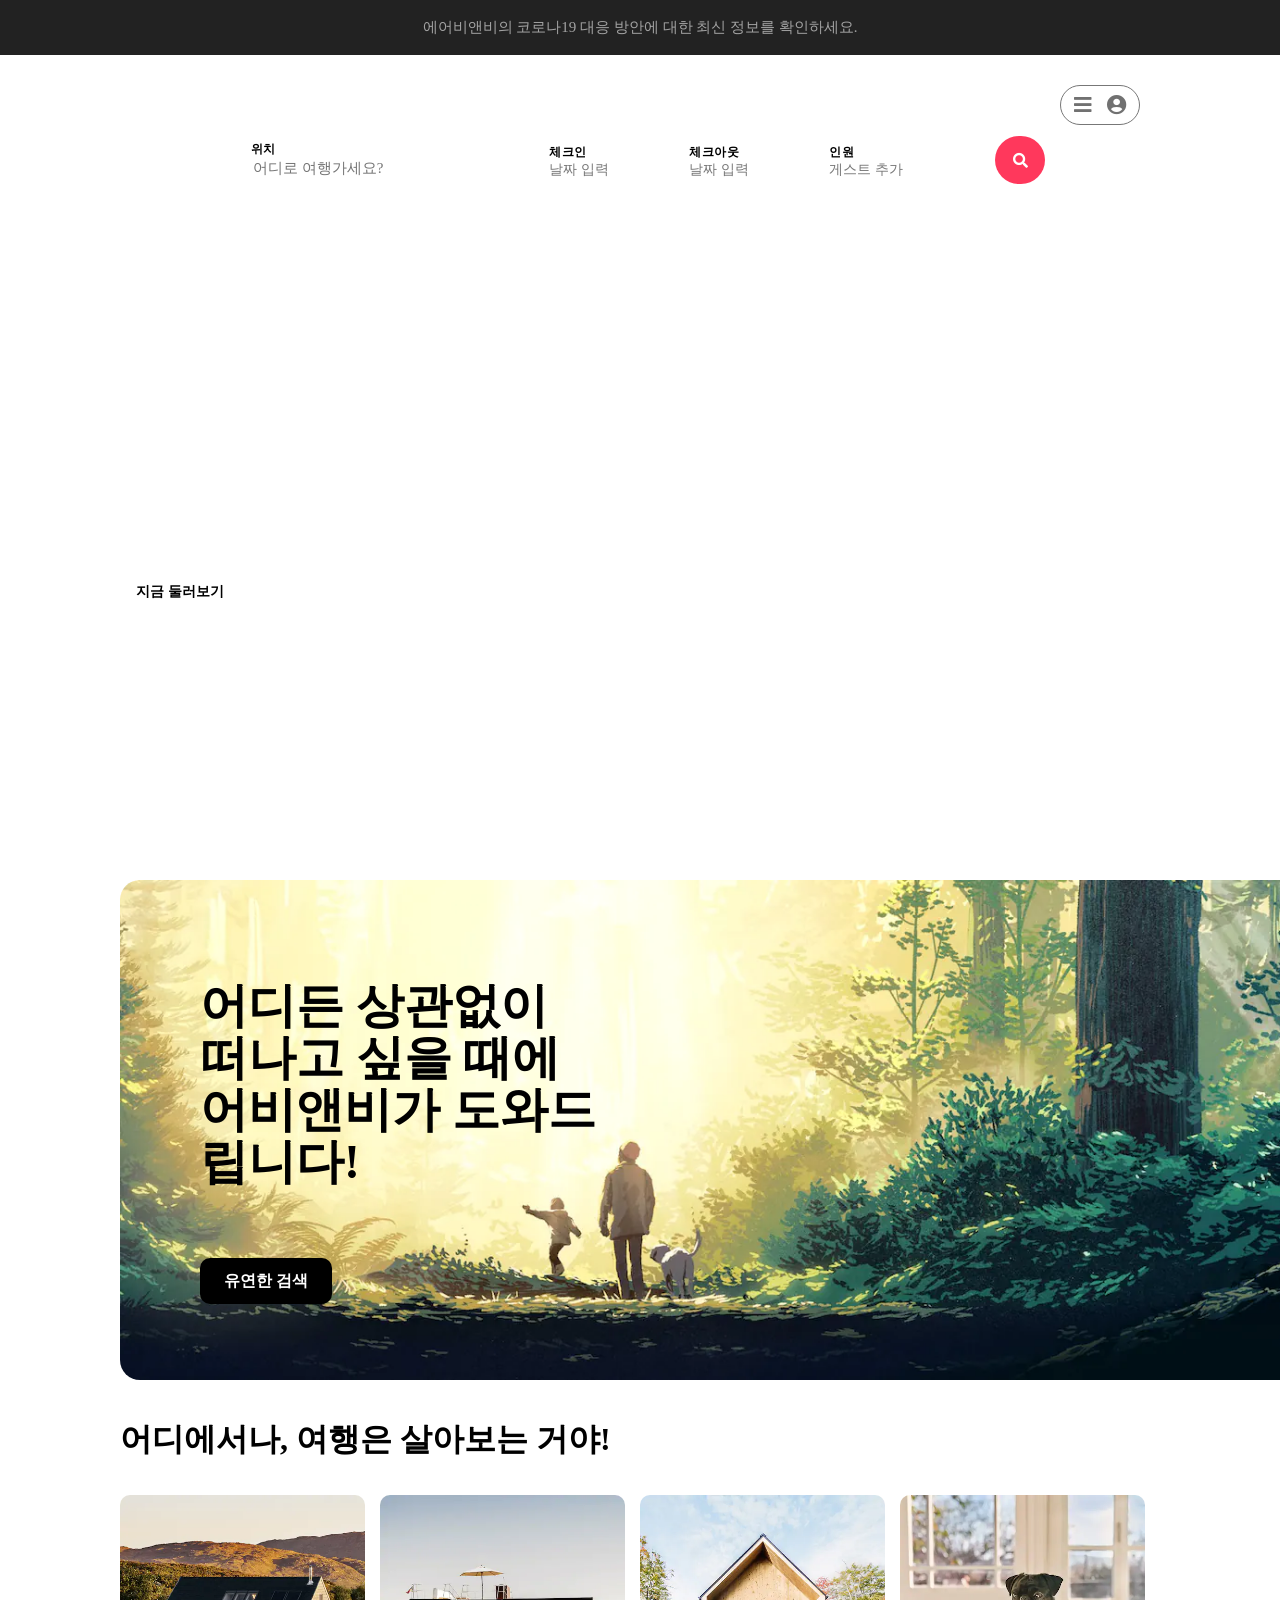
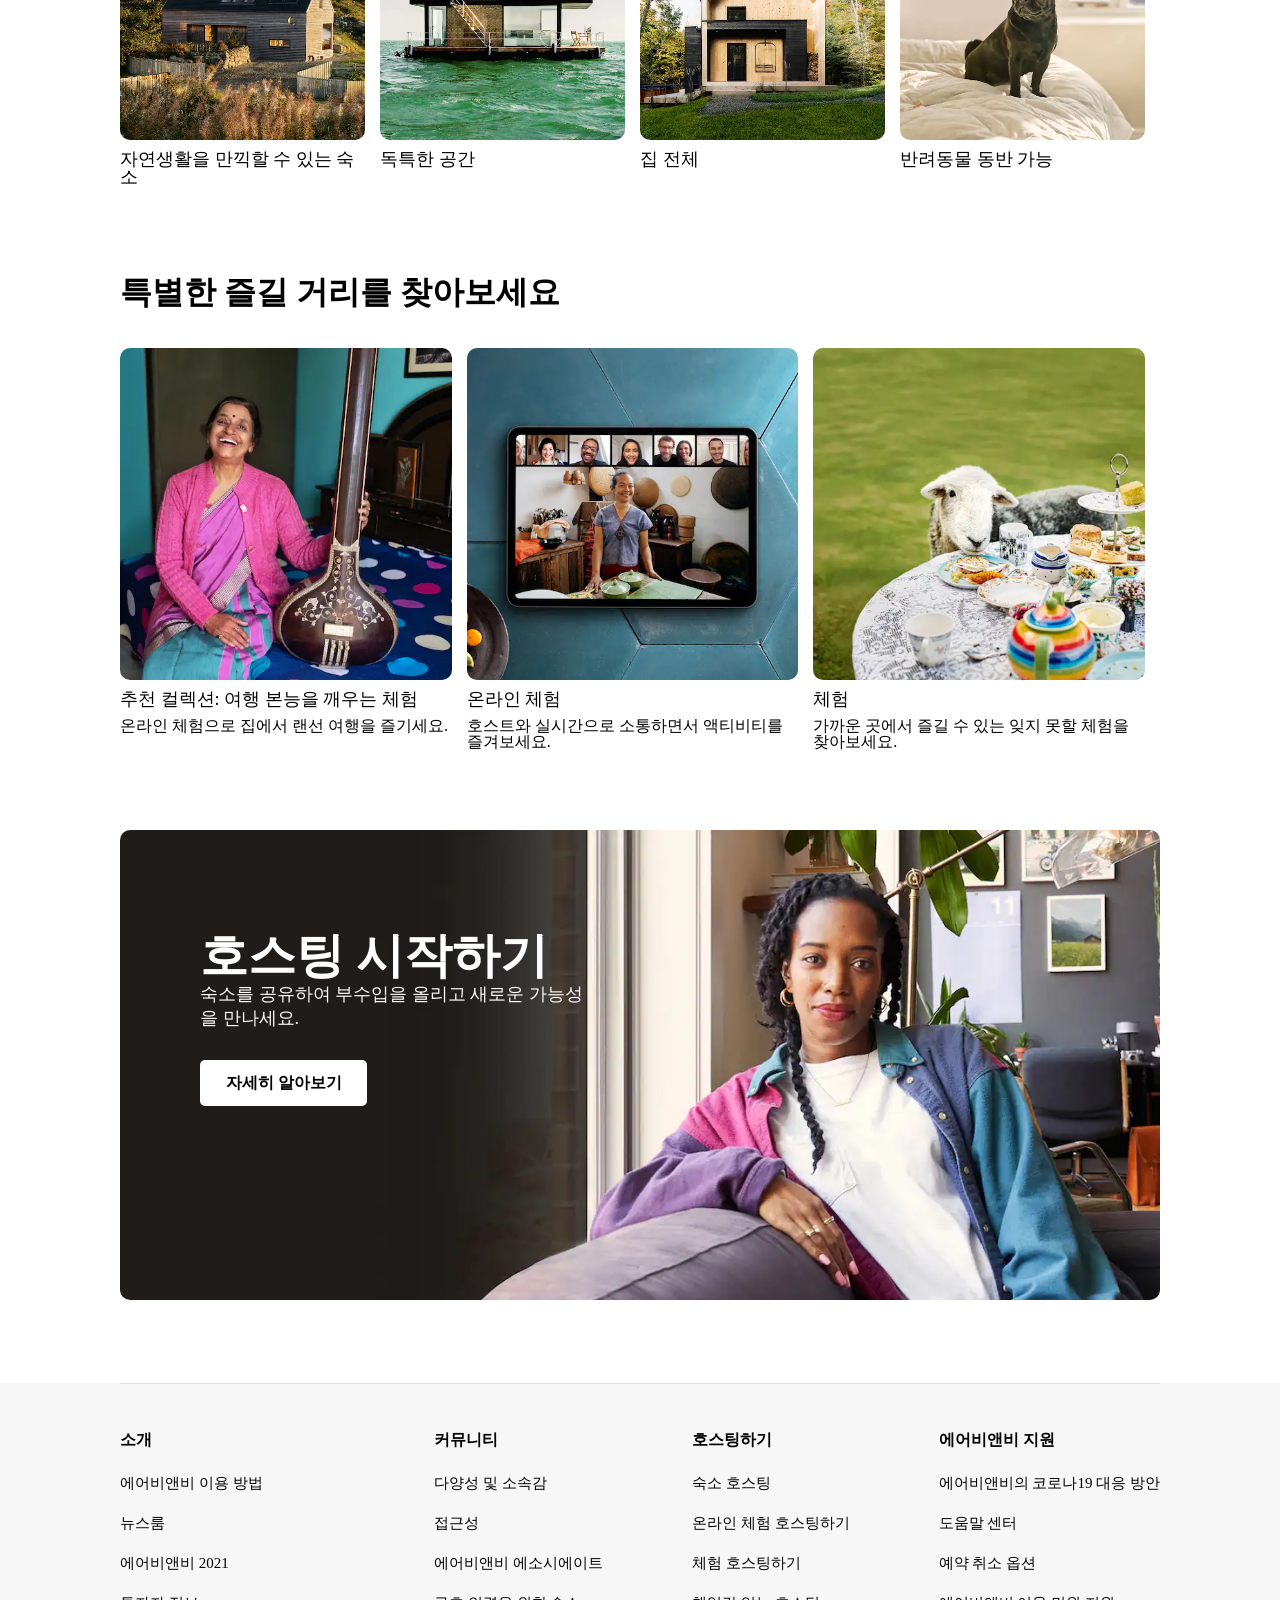
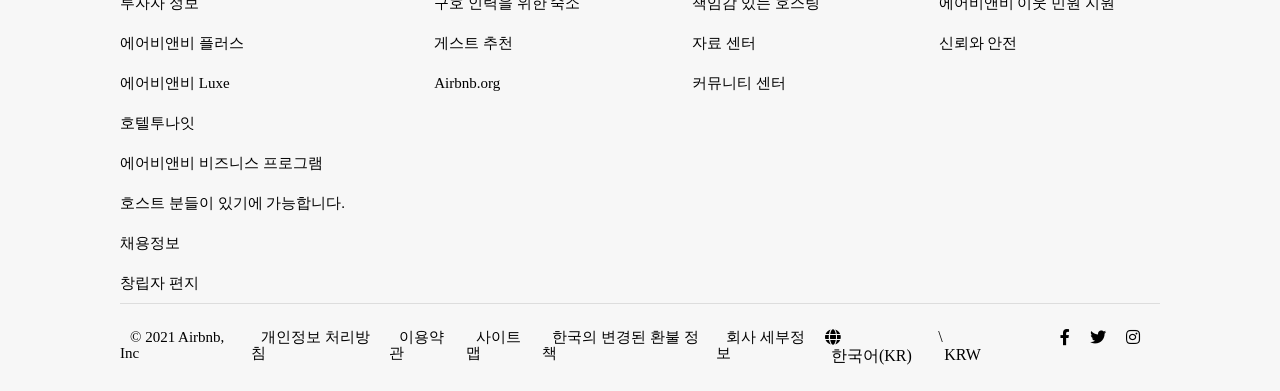
==== commit d8dc0e75: "Refactor main section of landing page" ====
--- a/index.html
+++ b/index.html
@@ -104,137 +104,19 @@
     <section class="lang-modal show"></section>
 
     <main>
-        <section class="row explore-nearby">
-            <h2 class="sub-heading">가까운 여행지 둘러보기</h2>
-
-            <div class="explore-citys">
-                <div class="city-name seoul">
-                    <a href="">
-                        <img src="assets/img/citys/seoul.jpg" alt="">
-                        <div>
-                            <strong>서울</strong>
-                            <span>차로 3.5시간 거리</span>
-                        </div>
-                    </a>
-                </div>
-                <div class="city-name busan">
-                    <a href="">
-                        <img src="assets/img/citys/busan.jpg" alt="">
-                        <div>
-                            <strong>부산</strong>
-                            <span>차로 4.5시간 거리</span>
-                        </div>
-                    </a>
-                </div>
-                <div class="city-name yangyang">
-                    <a href="">
-                        <img src="assets/img/citys/yangyang.jpg" alt="">
-                        <div>
-                            <strong>양양</strong>
-                            <span>차로 1.5시간 거리</span>
-                        </div>
-                    </a>
-                </div>
-                <div class="city-name sokcho">
-                    <a href="">
-                        <img src="assets/img/citys/sokcho.jpg" alt="">
-                        <div>
-                            <strong>속초</strong>
-                            <span>차로 1.5시간 거리</span>
-                        </div>
-                    </a>
-                </div>
-                <div class="city-name goseong">
-                    <a href="">
-                        <img src="assets/img/citys/goseong.jpg" alt="">
-                        <div>
-                            <strong>고성</strong>
-                            <span>차로 2시간 거리</span>
-                        </div>
-                    </a>
-                </div>
-                <div class="city-name wanju">
-                    <a href="">
-                        <img src="assets/img/citys/wanju.jpg" alt="">
-                        <div>
-                            <strong>완주</strong>
-                            <span>차로 5시간 거리</span>
-                        </div>
-                    </a>
-                </div>
-                <div class="city-name daegu">
-                    <a href="">
-                        <img src="assets/img/citys/daegu.jpg" alt="">
-                        <div>
-                            <strong>대구</strong>
-                            <span>차로 3.5시간 거리</span>
-                        </div>
-                    </a>
-                </div>
-                <div class="city-name jeonju">
-                    <a href="">
-                        <img src="assets/img/citys/jeonju.jpg" alt="">
-                        <div>
-                            <strong>전주</strong>
-                            <span>차로 5시간 거리</span>
-                        </div>
-                    </a>
-                </div>
-
-            </div>
-        </section>
+        <section class="row explore-nearby"></section>
 
         <section class="row help-search">
-            <img src="assets/img/help-search.jpg" alt="">
+            <img src="assets/img/help-search.jpg">
             <div class="help-search-btn">
                 <h2>어디든 상관없이 떠나고 싶을 때에어비앤비가 도와드립니다!</h2>
                 <button type="button">유연한 검색</button>
             </div>
         </section>
 
-        <section class="row recommend-type">
-            <h2 class="sub-heading">어디에서나, 여행은 살아보는 거야!</h2>
-            <div class="recommend-type-items">
-                <div class="type-box">
-                    <img src="assets/img/type/nature-type.jpg" alt="">
-                    <strong>자연생활을 만끽할 수 있는 숙소</strong>
-                </div>
-                <div class="type-box">
-                    <img src="assets/img/type/special-type.jpg" alt="">
-                    <strong>독특한 공간</strong>
-                </div>
-                <div class="type-box">
-                    <img src="assets/img/type/whole-rent-type.jpg" alt="">
-                    <strong>집 전체</strong>
-                </div>
-                <div class="type-box">
-                    <img src="assets/img/type/pet-friendly-type.jpg" alt="">
-                    <strong>반려동물 동반 가능</strong>
-                </div>
-            </div>
-        </section>
-
-        <section class="row explore-activity">
-            <h2 class="sub-heading">특별한 즐길 거리를 찾아보세요</h2>
-            <div class="activity-items-container">
-                <div class="activity-type">
-                    <img src="assets/img/activity/reco-activity.jpg" alt="">
-                    <strong>추천 컬렉션: 여행 본능을 깨우는 체험</strong>
-                    <span>온라인 체험으로 집에서 랜선 여행을 즐기세요.</span>
-                </div>
-                <div class="activity-type">
-                    <img src="assets/img/activity/online-activity.jpg" alt="">
-                    <strong>온라인 체험</strong>
-                    <span>호스트와 실시간으로 소통하면서 액티비티를 즐겨보세요.</span>
-                </div>
-                <div class="activity-type">
-                    <img src="assets/img/activity/nearby-activity.jpg" alt="">
-                    <strong>체험</strong>
-                    <span>가까운 곳에서 즐길 수 있는 잊지 못할 체험을 찾아보세요.</span>
-                </div>
-            </div>
-
-        </section>
+        <section class="row recommend-type"></section>
+
+        <section class="row explore-activity"></section>
 
         <section class="row start-hosting">
             <img src="assets/img/start-hosting.jpg" alt="">
@@ -344,6 +226,9 @@
     <script src="src/js/languageModal.js"></script>
     <script src="src/js/StickyNavi.js"></script>
     <script src="src/js/searchBar.js"></script>
+    <script src="src/js/explore-nearby.js"></script>
+    <script src="src/js/recommendation.js"></script>
+    <script src="src/js/exploreActivity.js"></script>
 </body>
 
 </html>
--- a/src/style/main.css
+++ b/src/style/main.css
@@ -0,0 +1,25 @@
+@import url(main-activity.css);
+@import url(main-recommend.css);
+@import url(main-city.css);
+@import url(main-home.css);
+@import url(main-hosting.css);
+@import url(footer.css);
+@import url(language-modal.css);
+@import url(normalize.css);
+@import url(reset.css);
+
+body {
+    font-family: 'Circular';
+}
+
+.row {
+    margin-right: 120px;
+    margin-left: 120px;
+}
+
+a,
+a:hover {
+    color: #fff;
+    text-decoration: none;
+    font-size: 15px;
+}
